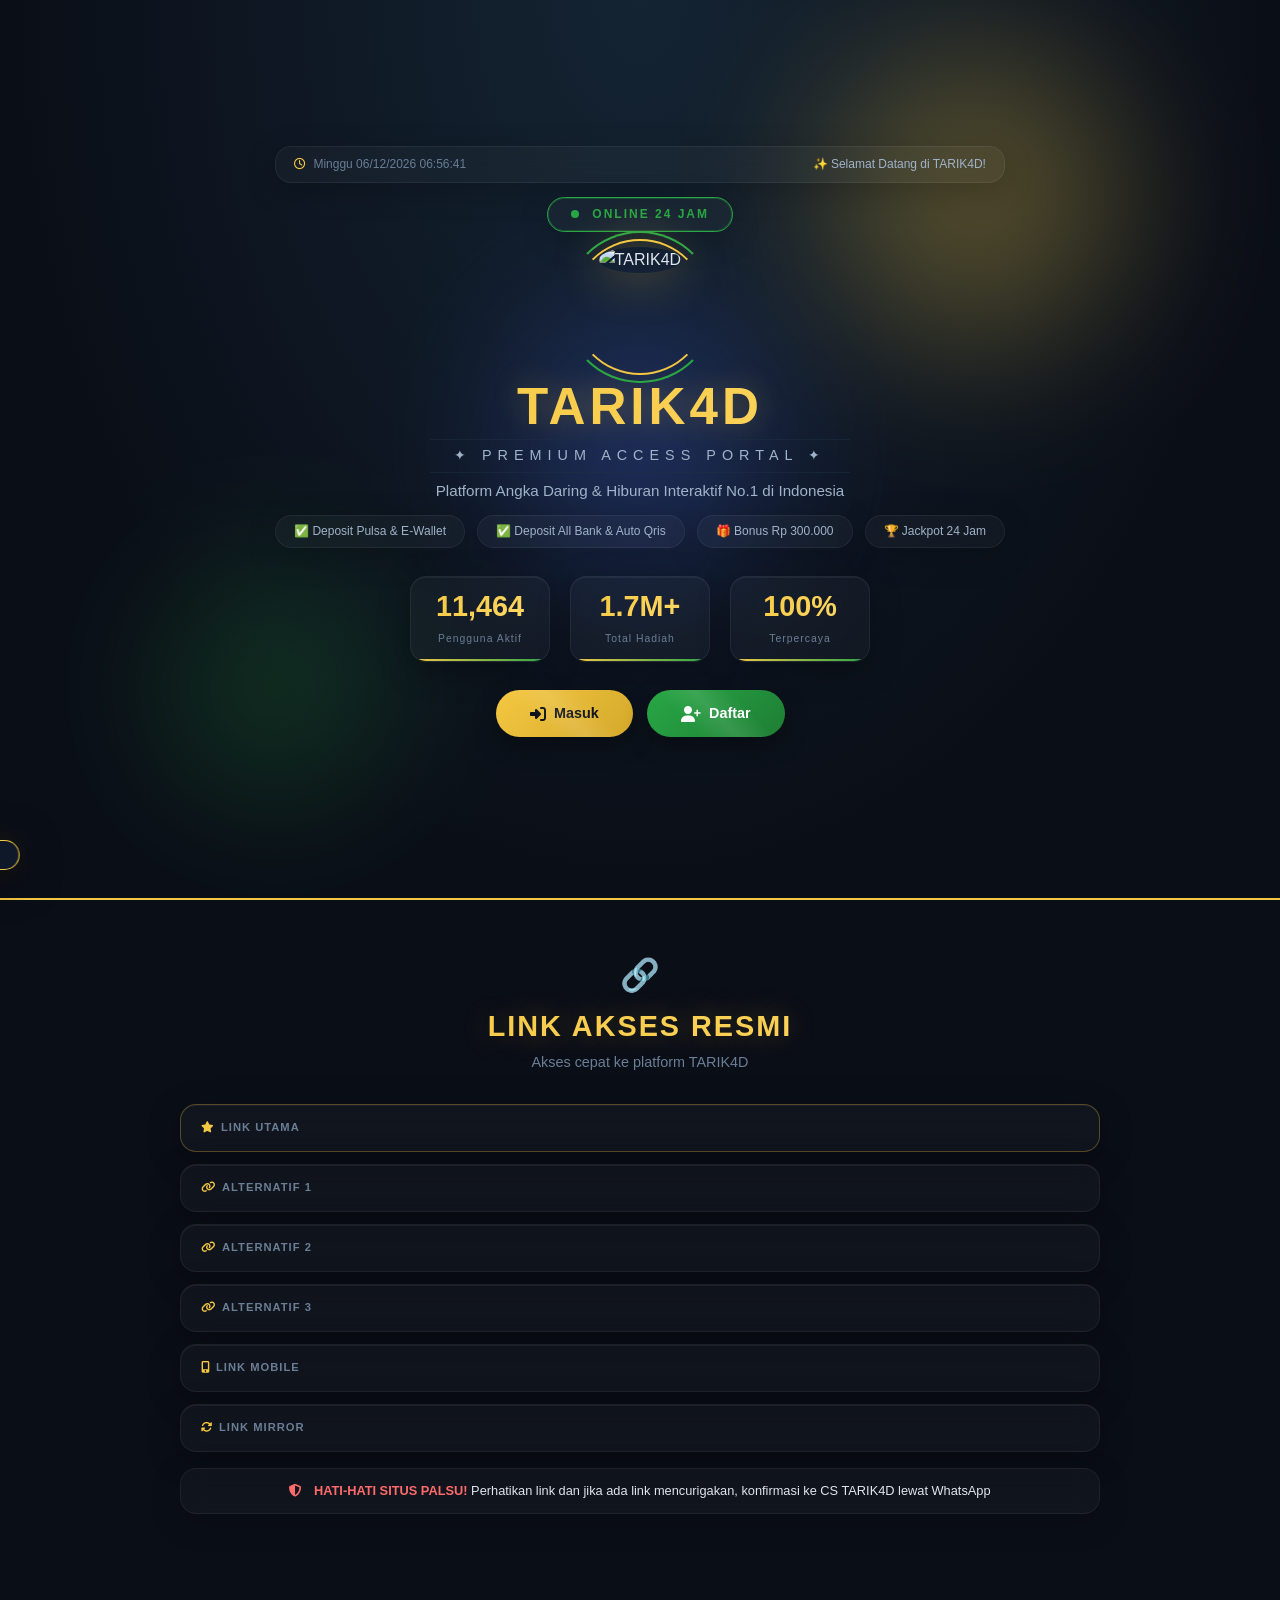
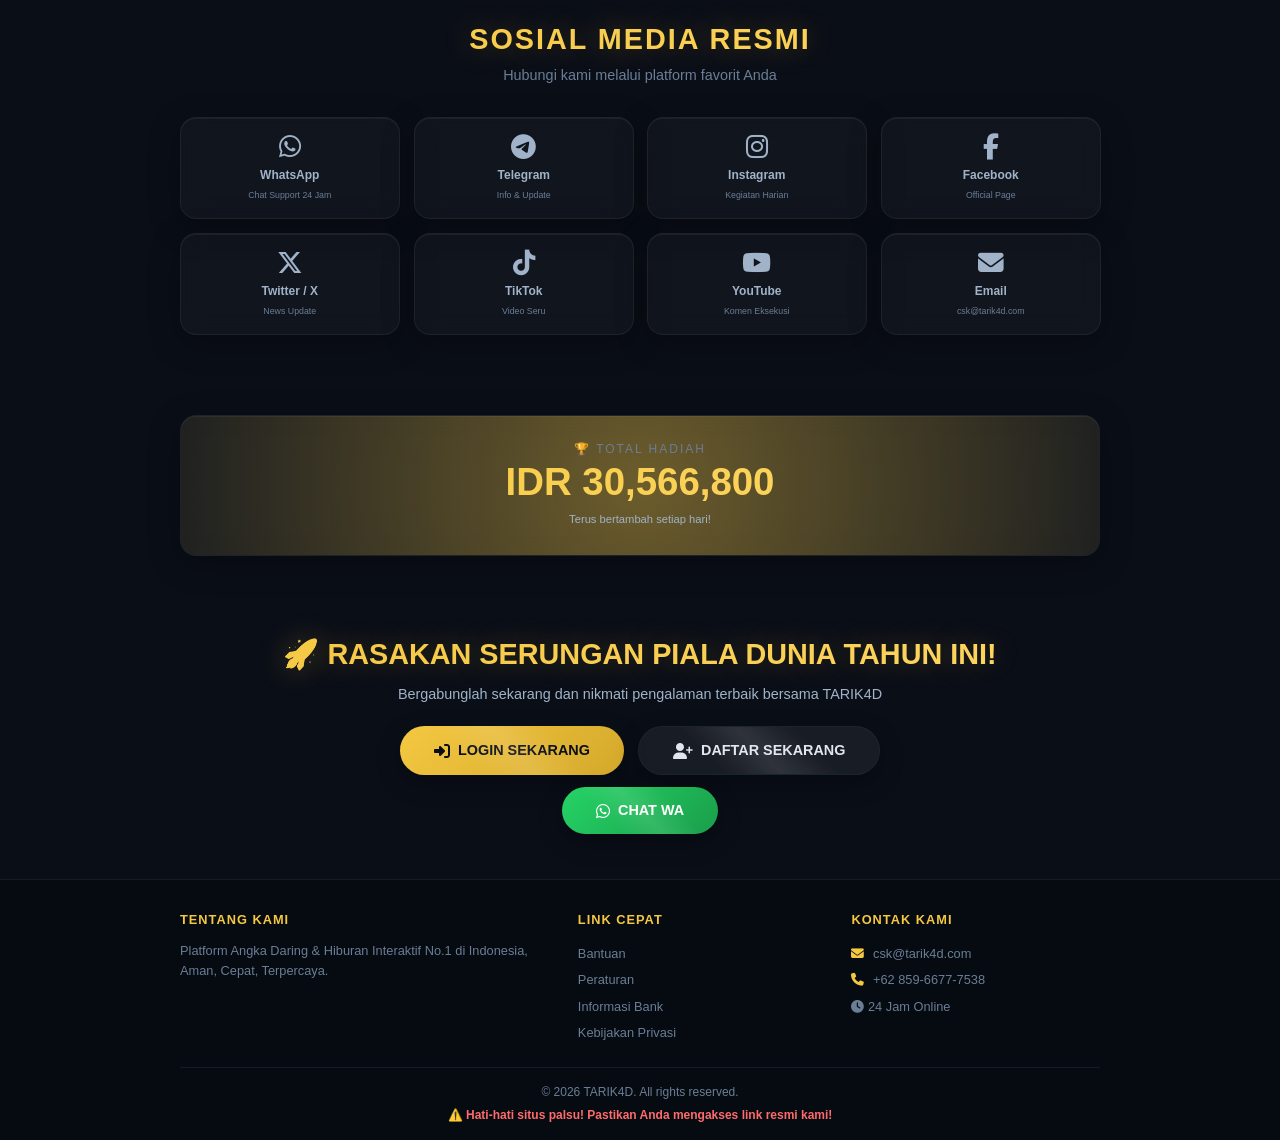
==== index.html @ 5086e5bb "Add files via upload" ====
<!DOCTYPE html>
<html lang="id">
<head>
    <meta charset="UTF-8">
    <meta name="viewport" content="width=device-width, initial-scale=1.0">

    <!-- SEO -->
    <title>TARIK4D | Premium Acces Portal</title>
    <meta name="description" content="TARIK4D adalah platform angka daring dan hiburan interaktif dengan akses premium, tampilan modern, performa cepat, dan pengalaman pengguna terbaik.">
    <meta name="keywords" content="TARIK4D, platform angka daring, hiburan interaktif, akses premium, platform digital, angka online">
    <meta name="robots" content="index, follow">
    <meta name="author" content="TARIK4D">

    <!-- Open Graph Facebook / WhatsApp -->
    <meta property="og:type" content="website">
    <meta property="og:site_name" content="TARIK4D">
    <meta property="og:url" content="https://tarik4d.onrender.com/">
    <meta property="og:title" content="TARIK4D | Platform Angka Daring & Hiburan Interaktif 2026">
    <meta property="og:description" content="Akses resmi TARIK4D dengan tampilan premium, performa cepat, dan pengalaman hiburan interaktif terbaik.">
    <meta property="og:image" content="https://the.splg.site/images/2026/06/17/65.png">
    <meta property="og:image:width" content="1200">
    <meta property="og:image:height" content="630">

    <!-- Twitter Card -->
    <meta name="twitter:card" content="summary_large_image">
    <meta name="twitter:title" content="TARIK4D | Platform Angka Daring & Hiburan Interaktif 2026">
    <meta name="twitter:description" content="Akses resmi TARIK4D dengan tampilan premium dan pengalaman pengguna terbaik.">
    <meta name="twitter:image" content="https://the.splg.site/images/2026/06/17/65.png">

    <!-- Favicon -->
    <link rel="shortcut icon" type="image/x-icon" href="https://kds-fly-amp.b-cdn.net/v1/fav1.png">

    <!-- CSS -->
    <link rel="stylesheet" href="style.css">
    <link rel="stylesheet" href="https://cdnjs.cloudflare.com/ajax/libs/font-awesome/6.5.0/css/all.min.css">
</head>
<body>

    <!-- ==================== PARTICLE BACKGROUND ==================== -->
    <div id="particles-js"></div>

    <!-- ==================== HEADER / HERO ==================== -->
    <header class="hero">
        <div class="container">
            <!-- Floating Orbs -->
            <div class="floating-orb orb-1"></div>
            <div class="floating-orb orb-2"></div>
            <div class="floating-orb orb-3"></div>

            <!-- Waktu & Selamat Datang -->
            <div class="hero-top glass-card">
                <span class="hero-time"><i class="far fa-clock"></i> <span id="liveTime"></span></span>
                <span class="hero-welcome">✨ Selamat Datang di TARIK4D!</span>
            </div>

            <!-- Badge Online -->
            <div class="hero-badge glass-card">
                <span class="badge-dot"></span>
                ONLINE 24 JAM
                <span class="badge-pulse"></span>
            </div>

            <!-- Logo 3D -->
            <div class="hero-logo-wrapper">
                <div class="hero-logo-3d">
                    <div class="logo-ring"></div>
                    <div class="logo-ring ring-2"></div>
                    <img src="https://the.splg.site/images/2026/06/16/d23.png" alt="TARIK4D">
                </div>
            </div>

            <!-- Slogan -->
            <h1 class="hero-title">TARIK4D</h1>
            <p class="hero-subtitle">✦ PREMIUM ACCESS PORTAL ✦</p>
            <p class="hero-desc">Platform Angka Daring & Hiburan Interaktif No.1 di Indonesia</p>

            <!-- Feature Tags 3D -->
            <div class="hero-features">
                <span class="feature-tag glass-card">✅ Deposit Pulsa & E-Wallet</span>
                <span class="feature-tag glass-card">✅ Deposit All Bank & Auto Qris</span>
                <span class="feature-tag glass-card">🎁 Bonus Rp 300.000</span>
                <span class="feature-tag glass-card">🏆 Jackpot 24 Jam</span>
            </div>

            <!-- Statistik 3D -->
            <div class="hero-stats">
                <div class="hero-stat glass-card-3d">
                    <span class="hero-stat-number" data-target="11464">0</span>
                    <span class="hero-stat-label">Pengguna Aktif</span>
                    <div class="stat-progress"></div>
                </div>
                <div class="hero-stat glass-card-3d">
                    <span class="hero-stat-number">1.7M+</span>
                    <span class="hero-stat-label">Total Hadiah</span>
                    <div class="stat-progress"></div>
                </div>
                <div class="hero-stat glass-card-3d">
                    <span class="hero-stat-number">100%</span>
                    <span class="hero-stat-label">Terpercaya</span>
                    <div class="stat-progress"></div>
                </div>
            </div>

            <!-- Tombol Aksi 3D -->
            <div class="hero-actions">
                <a href="https://ganjet.site/ZX6UUK" target="_blank" class="btn btn-login btn-3d">
                    <i class="fas fa-sign-in-alt"></i> Masuk
                    <span class="btn-shimmer"></span>
                </a>
                <a href="https://ganjet.site/8w5w4f" target="_blank" class="btn btn-register btn-3d">
                    <i class="fas fa-user-plus"></i> Daftar
                    <span class="btn-shimmer"></span>
                </a>
            </div>
        </div>
    </header>

    <!-- ==================== LINK AKSES RESMI ==================== -->
    <section class="links-section">
        <div class="container">
            <div class="section-header">
                <span class="section-icon">🔗</span>
                <h2 class="section-title">LINK AKSES RESMI</h2>
                <p class="section-sub">Akses cepat ke platform TARIK4D</p>
            </div>

            <div class="links-grid">
                <a href="https://ganjet.site/ZX6UUK" target="_blank" class="link-card glass-card-3d primary">
                    <span class="link-label"><i class="fas fa-star"></i> LINK UTAMA</span>
                    <span class="link-url"> <i class="fas fa-arrow-right"></i></span>
                </a>
                <a href="https://ganjet.site/ucQUb2" target="_blank" class="link-card glass-card-3d">
                    <span class="link-label"><i class="fas fa-link"></i> ALTERNATIF 1</span>
                    <span class="link-url"> <i class="fas fa-arrow-right"></i></span>
                </a>
                <a href="https://ganjet.site/ucQUb2" target="_blank" class="link-card glass-card-3d">
                    <span class="link-label"><i class="fas fa-link"></i> ALTERNATIF 2</span>
                    <span class="link-url"> <i class="fas fa-arrow-right"></i></span>
                </a>
                <a href="https://ganjet.site/ucQUb2" target="_blank" class="link-card glass-card-3d">
                    <span class="link-label"><i class="fas fa-link"></i> ALTERNATIF 3</span>
                    <span class="link-url"> <i class="fas fa-arrow-right"></i></span>
                </a>
                <a href="https://ganjet.site/vNLS6k" target="_blank" class="link-card glass-card-3d">
                    <span class="link-label"><i class="fas fa-mobile-alt"></i> LINK MOBILE</span>
                    <span class="link-url"> <i class="fas fa-arrow-right"></i></span>
                </a>
                <a href="https://ganjet.site/ucQUb2" target="_blank" class="link-card glass-card-3d">
                    <span class="link-label"><i class="fas fa-sync-alt"></i> LINK MIRROR</span>
                    <span class="link-url"> <i class="fas fa-arrow-right"></i></span>
                </a>
            </div>

            <div class="links-note glass-card">
                <i class="fas fa-shield-alt"></i>
                <strong>HATI-HATI SITUS PALSU!</strong> Perhatikan link dan jika ada link mencurigakan, konfirmasi ke CS TARIK4D lewat WhatsApp
            </div>
        </div>
    </section>

    <!-- ==================== SOSIAL MEDIA ==================== -->
    <section class="sosmed-section">
        <div class="container">
            <div class="section-header">
                <span class="section-icon"> </span>
                <h2 class="section-title">SOSIAL MEDIA RESMI</h2>
                <p class="section-sub">Hubungi kami melalui platform favorit Anda</p>
            </div>

            <div class="sosmed-grid">
                <a href="https://ganjet.site/6TqzCf" target="_blank" class="sosmed-btn glass-card-3d whatsapp">
                    <i class="fab fa-whatsapp"></i>
                    <span>WhatsApp</span>
                    <small>Chat Support 24 Jam</small>
                </a>
                <a href="https://ganjet.site/t37Wum" target="_blank" class="sosmed-btn glass-card-3d telegram">
                    <i class="fab fa-telegram-plane"></i>
                    <span>Telegram</span>
                    <small>Info & Update</small>
                </a>
                <a href="#" target="_blank" class="sosmed-btn glass-card-3d instagram">
                    <i class="fab fa-instagram"></i>
                    <span>Instagram</span>
                    <small>Kegiatan Harian</small>
                </a>
                <a href="#" target="_blank" class="sosmed-btn glass-card-3d facebook">
                    <i class="fab fa-facebook-f"></i>
                    <span>Facebook</span>
                    <small>Official Page</small>
                </a>
                <a href="https://ganjet.site/PRSCSL" target="_blank" class="sosmed-btn glass-card-3d twitter">
                    <i class="fab fa-x-twitter"></i>
                    <span>Twitter / X</span>
                    <small>News Update</small>
                </a>
                <a href="#" target="_blank" class="sosmed-btn glass-card-3d tiktok">
                    <i class="fab fa-tiktok"></i>
                    <span>TikTok</span>
                    <small>Video Seru</small>
                </a>
                <a href="#" target="_blank" class="sosmed-btn glass-card-3d youtube">
                    <i class="fab fa-youtube"></i>
                    <span>YouTube</span>
                    <small>Komen Eksekusi</small>
                </a>
                <a href="https://ganjet.site/kAdmbf" target="_blank" class="sosmed-btn glass-card-3d email">
                    <i class="fas fa-envelope"></i>
                    <span>Email</span>
                    <small>csk@tarik4d.com</small>
                </a>
            </div>
        </div>
    </section>

    <!-- ==================== JACKPOT 3D ==================== -->
    <section class="jackpot-section">
        <div class="container">
            <div class="jackpot-card glass-card-3d">
                <span class="jackpot-label">🏆 TOTAL HADIAH</span>
                <span class="jackpot-value" id="jackpotValue">IDR 30,566,800</span>
                <span class="jackpot-sub">Terus bertambah setiap hari!</span>
                <div class="jackpot-glow"></div>
            </div>
        </div>
    </section>

    <!-- ==================== CTA 3D ==================== -->
    <section class="cta-section">
        <div class="container">
            <h2 class="cta-title">🚀 RASAKAN SERUNGAN PIALA DUNIA TAHUN INI!</h2>
            <p class="cta-desc">Bergabunglah sekarang dan nikmati pengalaman terbaik bersama TARIK4D</p>
            <div class="cta-buttons">
                <a href="https://ganjet.site/ucQUb2" target="_blank" class="btn btn-primary btn-3d">
                    <i class="fas fa-sign-in-alt"></i> LOGIN SEKARANG
                    <span class="btn-shimmer"></span>
                </a>
                <a href="https://ganjet.site/8w5w4f" target="_blank" class="btn btn-secondary btn-3d">
                    <i class="fas fa-user-plus"></i> DAFTAR SEKARANG
                    <span class="btn-shimmer"></span>
                </a>
            </div>
            <a href="https://ganjet.site/6TqzCf" target="_blank" class="btn btn-wa btn-3d">
                <i class="fab fa-whatsapp"></i> CHAT WA
                <span class="btn-shimmer"></span>
            </a>
        </div>
    </section>

    <!-- ==================== FOOTER ==================== -->
    <footer>
        <div class="container">
            <div class="footer-grid">
                <div class="footer-col">
                    <h4>TENTANG KAMI</h4>
                    <p>Platform Angka Daring & Hiburan Interaktif No.1 di Indonesia, Aman, Cepat, Terpercaya.</p>
                </div>
                <div class="footer-col">
                    <h4>LINK CEPAT</h4>
                    <a href="https://ganjet.site/kAdmbf">Bantuan</a>
                    <a href="https://ganjet.site/kAdmbf">Peraturan</a>
                    <a href="https://ganjet.site/kAdmbf">Informasi Bank</a>
                    <a href="https://ganjet.site/kAdmbf">Kebijakan Privasi</a>
                </div>
                <div class="footer-col">
                    <h4>KONTAK KAMI</h4>
                    <a href="https://ganjet.site/kAdmbf"><i class="fas fa-envelope"></i> csk@tarik4d.com</a>
                    <a href="tel:+6285966777538"><i class="fas fa-phone"></i> +62 859-6677-7538</a>
                    <span><i class="fas fa-clock"></i> 24 Jam Online</span>
                </div>
            </div>

            <div class="footer-bottom">
                <p>&copy; 2026 TARIK4D. All rights reserved.</p>
                <p class="warning">⚠️ Hati-hati situs palsu! Pastikan Anda mengakses link resmi kami!</p>
            </div>
        </div>
    </footer>

    <script src="https://cdn.jsdelivr.net/particles.js/2.0.0/particles.min.js"></script>
    <script src="script.js"></script>
</body>
</html>
---- style.css ----
/* ============================================================ */
/* RESET & VARIABLES */
/* ============================================================ */
* {
    margin: 0;
    padding: 0;
    box-sizing: border-box;
}

:root {
    --primary: #f5c842;
    --primary-dark: #d4a82a;
    --primary-glow: rgba(245, 200, 66, 0.4);
    --primary-neon: 0 0 30px rgba(245, 200, 66, 0.3);
    --bg-dark: #0a0e17;
    --bg-card: rgba(15, 26, 43, 0.6);
    --bg-card-hover: rgba(20, 36, 51, 0.8);
    --text-light: #e0e6ed;
    --text-muted: #a0b3c9;
    --text-dim: #6a7e96;
    --border-color: rgba(31, 49, 69, 0.5);
    --success: #28a745;
    --success-glow: rgba(40, 167, 69, 0.3);
    --radius: 16px;
    --transition: 0.4s cubic-bezier(0.34, 1.56, 0.64, 1);
    --glass-bg: rgba(255, 255, 255, 0.03);
    --glass-border: rgba(255, 255, 255, 0.06);
}

body {
    font-family: 'Segoe UI', Tahoma, Geneva, Verdana, sans-serif;
    background: var(--bg-dark);
    color: var(--text-light);
    line-height: 1.6;
    overflow-x: hidden;
    min-height: 100vh;
}

.container {
    max-width: 960px;
    margin: 0 auto;
    padding: 0 20px;
    position: relative;
    z-index: 2;
}

/* ============================================================ */
/* PARTICLE BACKGROUND */
/* ============================================================ */
#particles-js {
    position: fixed;
    top: 0;
    left: 0;
    width: 100%;
    height: 100%;
    z-index: 0;
    pointer-events: none;
}

/* ============================================================ */
/* GLASS CARD EFFECT */
/* ============================================================ */
.glass-card {
    background: var(--glass-bg);
    backdrop-filter: blur(12px);
    -webkit-backdrop-filter: blur(12px);
    border: 1px solid var(--glass-border);
    border-radius: var(--radius);
    box-shadow: 0 8px 32px rgba(0, 0, 0, 0.2);
}

.glass-card-3d {
    background: var(--glass-bg);
    backdrop-filter: blur(12px);
    -webkit-backdrop-filter: blur(12px);
    border: 1px solid var(--glass-border);
    border-radius: var(--radius);
    box-shadow: 
        0 8px 32px rgba(0, 0, 0, 0.3),
        inset 0 1px 0 rgba(255, 255, 255, 0.05);
    transition: var(--transition);
    transform: perspective(1000px) rotateX(0deg) rotateY(0deg);
}

.glass-card-3d:hover {
    transform: perspective(1000px) rotateX(2deg) rotateY(2deg) translateY(-4px);
    border-color: var(--primary);
    box-shadow: 
        0 12px 40px rgba(0, 0, 0, 0.4),
        var(--primary-neon);
}

/* ============================================================ */
/* SECTION HEADER */
/* ============================================================ */
.section-header {
    text-align: center;
    margin-bottom: 30px;
}
.section-icon { font-size: 2rem; display: block; margin-bottom: 2px; }
.section-title {
    font-size: 1.8rem;
    font-weight: 700;
    background: linear-gradient(135deg, var(--primary), #ffd966);
    -webkit-background-clip: text;
    -webkit-text-fill-color: transparent;
    letter-spacing: 2px;
    text-shadow: var(--primary-neon);
}
.section-sub {
    color: var(--text-dim);
    font-size: 0.9rem;
    margin-top: 2px;
}

/* ============================================================ */
/* HERO */
/* ============================================================ */
.hero {
    text-align: center;
    padding: 20px 0 35px;
    background: radial-gradient(ellipse at 50% 0%, #142433 0%, var(--bg-dark) 70%);
    border-bottom: 2px solid var(--primary);
    position: relative;
    overflow: hidden;
    min-height: 100vh;
    display: flex;
    align-items: center;
}

/* Floating Orbs */
.floating-orb {
    position: absolute;
    border-radius: 50%;
    filter: blur(80px);
    opacity: 0.3;
    animation: floatOrb 8s ease-in-out infinite alternate;
    z-index: 0;
}
.floating-orb.orb-1 {
    width: 300px;
    height: 300px;
    background: var(--primary);
    top: -100px;
    right: -100px;
    animation-delay: 0s;
}
.floating-orb.orb-2 {
    width: 200px;
    height: 200px;
    background: #28a745;
    bottom: -50px;
    left: -80px;
    animation-delay: 2s;
}
.floating-orb.orb-3 {
    width: 250px;
    height: 250px;
    background: #4a6cf7;
    top: 50%;
    left: 50%;
    transform: translate(-50%, -50%);
    animation-delay: 4s;
}

@keyframes floatOrb {
    0% { transform: translate(0, 0) scale(1); }
    100% { transform: translate(40px, 30px) scale(1.2); }
}

/* Hero Top */
.hero-top {
    display: flex;
    justify-content: space-between;
    align-items: center;
    font-size: 0.75rem;
    color: var(--text-dim);
    margin-bottom: 15px;
    flex-wrap: wrap;
    gap: 5px;
    padding: 8px 18px;
    border-radius: var(--radius);
    position: relative;
    z-index: 1;
}
.hero-time i { margin-right: 4px; color: var(--primary); }
.hero-welcome { color: var(--text-muted); }

/* Badge Online */
.hero-badge {
    display: inline-block;
    padding: 6px 22px;
    border-radius: 50px;
    font-size: 0.75rem;
    font-weight: 700;
    letter-spacing: 2px;
    margin-bottom: 16px;
    position: relative;
    z-index: 1;
    color: var(--success);
    border-color: rgba(40, 167, 69, 0.3);
}
.hero-badge .badge-dot {
    display: inline-block;
    width: 8px;
    height: 8px;
    background: var(--success);
    border-radius: 50%;
    margin-right: 8px;
    animation: pulse-dot 1.5s ease-in-out infinite;
}
.badge-pulse {
    position: absolute;
    top: -2px;
    left: -2px;
    right: -2px;
    bottom: -2px;
    border-radius: 50px;
    border: 1px solid var(--success);
    animation: pulse-ring 2s ease-out infinite;
    pointer-events: none;
}

@keyframes pulse-ring {
    0% { transform: scale(1); opacity: 1; }
    100% { transform: scale(1.15); opacity: 0; }
}
@keyframes pulse-dot {
    0%, 100% { opacity: 1; transform: scale(1); }
    50% { opacity: 0.5; transform: scale(0.7); }
}

/* Logo 3D */
.hero-logo-wrapper {
    position: relative;
    z-index: 1;
    margin: 0 auto 12px;
    width: 120px;
    height: 120px;
}
.hero-logo-3d {
    position: relative;
    width: 100%;
    height: 100%;
    animation: floatLogo 4s ease-in-out infinite;
}
@keyframes floatLogo {
    0%, 100% { transform: translateY(0px) rotateY(0deg); }
    50% { transform: translateY(-10px) rotateY(5deg); }
}
.hero-logo-3d img {
    width: 100%;
    height: 100%;
    border-radius: 50%;
    object-fit: cover;
    position: relative;
    z-index: 2;
    box-shadow: 0 0 50px var(--primary-glow);
}
.logo-ring {
    position: absolute;
    top: -8px;
    left: -8px;
    right: -8px;
    bottom: -8px;
    border-radius: 50%;
    border: 2px solid transparent;
    border-top-color: var(--primary);
    border-bottom-color: var(--primary);
    animation: spinRing 4s linear infinite;
    z-index: 1;
}
.logo-ring.ring-2 {
    top: -16px;
    left: -16px;
    right: -16px;
    bottom: -16px;
    animation-duration: 6s;
    animation-direction: reverse;
    border-top-color: var(--success);
    border-bottom-color: var(--success);
}
@keyframes spinRing {
    0% { transform: rotate(0deg); }
    100% { transform: rotate(360deg); }
}

/* Teks */
.hero-title {
    font-size: 3.2rem;
    font-weight: 900;
    background: linear-gradient(135deg, var(--primary), #ffd966, var(--primary));
    background-size: 200% 200%;
    -webkit-background-clip: text;
    -webkit-text-fill-color: transparent;
    letter-spacing: 4px;
    line-height: 1.1;
    animation: shimmerText 3s ease-in-out infinite alternate;
    position: relative;
    z-index: 1;
    text-shadow: var(--primary-neon);
}
@keyframes shimmerText {
    0% { background-position: 0% 50%; }
    100% { background-position: 100% 50%; }
}
.hero-subtitle {
    font-size: 0.9rem;
    color: var(--text-muted);
    letter-spacing: 6px;
    font-weight: 300;
    border-top: 1px solid var(--border-color);
    border-bottom: 1px solid var(--border-color);
    display: inline-block;
    padding: 4px 24px;
    margin: 4px 0 6px;
    position: relative;
    z-index: 1;
}
.hero-desc {
    font-size: 0.95rem;
    color: var(--text-muted);
    margin-bottom: 12px;
    position: relative;
    z-index: 1;
}

/* Feature Tags */
.hero-features {
    display: flex;
    justify-content: center;
    gap: 12px;
    flex-wrap: wrap;
    margin-bottom: 16px;
    position: relative;
    z-index: 1;
}
.feature-tag {
    padding: 6px 18px;
    border-radius: 50px;
    font-size: 0.75rem;
    color: var(--text-muted);
    transition: var(--transition);
}
.feature-tag:hover {
    border-color: var(--primary);
    color: var(--primary);
    transform: translateY(-2px);
    box-shadow: var(--primary-neon);
}

/* Statistik 3D */
.hero-stats {
    display: flex;
    justify-content: center;
    gap: 20px;
    padding: 12px 0;
    margin-bottom: 16px;
    position: relative;
    z-index: 1;
}
.hero-stat {
    padding: 12px 24px;
    min-width: 140px;
    position: relative;
    overflow: hidden;
}
.hero-stat .stat-progress {
    position: absolute;
    bottom: 0;
    left: 0;
    height: 2px;
    background: linear-gradient(90deg, var(--primary), var(--success));
    width: 100%;
    animation: progressPulse 2s ease-in-out infinite;
}
@keyframes progressPulse {
    0%, 100% { transform: scaleX(0.8); opacity: 0.5; }
    50% { transform: scaleX(1); opacity: 1; }
}
.hero-stat-number {
    font-size: 1.8rem;
    font-weight: 900;
    background: linear-gradient(135deg, var(--primary), #ffd966);
    -webkit-background-clip: text;
    -webkit-text-fill-color: transparent;
    display: block;
    line-height: 1.2;
}
.hero-stat-label {
    font-size: 0.65rem;
    color: var(--text-dim);
    letter-spacing: 1px;
}

/* Tombol 3D */
.hero-actions {
    display: flex;
    justify-content: center;
    gap: 14px;
    flex-wrap: wrap;
    position: relative;
    z-index: 1;
}
.btn {
    display: inline-flex;
    align-items: center;
    gap: 8px;
    padding: 12px 34px;
    border-radius: 50px;
    text-decoration: none;
    font-weight: 700;
    font-size: 0.9rem;
    transition: var(--transition);
    border: none;
    cursor: pointer;
    position: relative;
    overflow: hidden;
}
.btn i { font-size: 1rem; }
.btn-3d {
    transform: perspective(1000px) rotateX(0deg);
    box-shadow: 0 8px 25px rgba(0, 0, 0, 0.3);
}
.btn-3d:hover {
    transform: perspective(1000px) rotateX(2deg) translateY(-4px);
}
.btn-shimmer {
    position: absolute;
    top: -50%;
    left: -50%;
    width: 200%;
    height: 200%;
    background: linear-gradient(45deg, transparent 40%, rgba(255,255,255,0.1) 50%, transparent 60%);
    animation: shimmer 3s ease-in-out infinite;
    pointer-events: none;
}
@keyframes shimmer {
    0% { transform: translateX(-100%) rotate(45deg); }
    100% { transform: translateX(100%) rotate(45deg); }
}
.btn-login {
    background: linear-gradient(135deg, var(--primary), var(--primary-dark));
    color: var(--bg-dark);
}
.btn-login:hover {
    box-shadow: 0 8px 35px var(--primary-glow);
}
.btn-register {
    background: linear-gradient(135deg, var(--success), #1e7e34);
    color: #fff;
}
.btn-register:hover {
    box-shadow: 0 8px 35px var(--success-glow);
}

/* ============================================================ */
/* LINK AKSES RESMI */
/* ============================================================ */
.links-section {
    padding: 50px 0;
    position: relative;
    z-index: 1;
}
.links-grid {
    display: flex;
    flex-direction: column;
    gap: 12px;
    margin-bottom: 16px;
}
.link-card {
    padding: 14px 20px;
    display: flex;
    align-items: center;
    justify-content: space-between;
    text-decoration: none;
    cursor: pointer;
    flex-wrap: wrap;
    gap: 6px;
}
.link-card.primary {
    border-color: rgba(245, 200, 66, 0.3);
}
.link-label {
    font-size: 0.7rem;
    font-weight: 700;
    color: var(--text-dim);
    letter-spacing: 1px;
    display: flex;
    align-items: center;
    gap: 6px;
}
.link-label i { color: var(--primary); }
.link-url {
    color: var(--text-light);
    font-weight: 500;
    font-size: 0.9rem;
    display: flex;
    align-items: center;
    gap: 10px;
    transition: var(--transition);
}
.link-url i.fa-arrow-right {
    opacity: 0;
    transition: var(--transition);
    color: var(--primary);
}
.link-card:hover .link-url i.fa-arrow-right {
    opacity: 1;
    transform: translateX(4px);
}
.link-card:hover .link-url { color: var(--primary); }

.links-note {
    text-align: center;
    font-size: 0.8rem;
    padding: 12px 20px;
}
.links-note i { color: #ff6b6b; margin-right: 8px; }
.links-note strong { color: #ff6b6b; }

/* ============================================================ */
/* SOSIAL MEDIA */
/* ============================================================ */
.sosmed-section {
    padding: 50px 0;
    position: relative;
    z-index: 1;
}
.sosmed-grid {
    display: grid;
    grid-template-columns: repeat(4, 1fr);
    gap: 14px;
}
.sosmed-btn {
    display: flex;
    flex-direction: column;
    align-items: center;
    justify-content: center;
    gap: 3px;
    padding: 16px 10px;
    text-decoration: none;
    color: var(--text-muted);
    transition: var(--transition);
    text-align: center;
}
.sosmed-btn i {
    font-size: 1.6rem;
    margin-bottom: 3px;
    transition: var(--transition);
}
.sosmed-btn span { font-size: 0.75rem; font-weight: 600; }
.sosmed-btn small {
    font-size: 0.55rem;
    color: var(--text-dim);
    font-weight: 400;
}
.sosmed-btn:hover {
    transform: translateY(-5px) perspective(1000px) rotateX(2deg);
    border-color: var(--primary);
}
.sosmed-btn:hover i { transform: scale(1.2); }

/* Warna Hover */
.sosmed-btn.whatsapp:hover { border-color: #25d366; color: #25d366; }
.sosmed-btn.telegram:hover { border-color: #0088cc; color: #0088cc; }
.sosmed-btn.instagram:hover { border-color: #dd2a7b; color: #dd2a7b; }
.sosmed-btn.facebook:hover { border-color: #1877f2; color: #1877f2; }
.sosmed-btn.twitter:hover { border-color: #fff; color: #fff; }
.sosmed-btn.tiktok:hover { border-color: #ff0050; color: #ff0050; }
.sosmed-btn.youtube:hover { border-color: #ff0000; color: #ff0000; }
.sosmed-btn.email:hover { border-color: var(--primary); color: var(--primary); }

/* ============================================================ */
/* JACKPOT 3D */
/* ============================================================ */
.jackpot-section {
    padding: 30px 0;
    position: relative;
    z-index: 1;
}
.jackpot-card {
    text-align: center;
    padding: 24px;
    position: relative;
    overflow: hidden;
}
.jackpot-card .jackpot-glow {
    position: absolute;
    top: -50%;
    left: -50%;
    width: 200%;
    height: 200%;
    background: radial-gradient(circle, var(--primary-glow) 0%, transparent 60%);
    animation: glowPulse 3s ease-in-out infinite alternate;
    pointer-events: none;
}
@keyframes glowPulse {
    0% { transform: scale(0.8); opacity: 0.3; }
    100% { transform: scale(1.2); opacity: 0.6; }
}
.jackpot-label {
    display: block;
    font-size: 0.75rem;
    color: var(--text-dim);
    letter-spacing: 2px;
    position: relative;
    z-index: 1;
}
.jackpot-value {
    display: block;
    font-size: 2.4rem;
    font-weight: 900;
    background: linear-gradient(135deg, var(--primary), #ffd966);
    -webkit-background-clip: text;
    -webkit-text-fill-color: transparent;
    line-height: 1.2;
    position: relative;
    z-index: 1;
}
.jackpot-sub {
    font-size: 0.7rem;
    color: var(--text-muted);
    position: relative;
    z-index: 1;
}

/* ============================================================ */
/* CTA */
/* ============================================================ */
.cta-section {
    padding: 45px 0;
    text-align: center;
    position: relative;
    z-index: 1;
}
.cta-title {
    font-size: 1.8rem;
    font-weight: 800;
    background: linear-gradient(135deg, var(--primary), #ffd966);
    -webkit-background-clip: text;
    -webkit-text-fill-color: transparent;
    margin-bottom: 6px;
    text-shadow: var(--primary-neon);
}
.cta-desc {
    color: var(--text-muted);
    max-width: 500px;
    margin: 0 auto 20px;
    font-size: 0.9rem;
}
.cta-buttons {
    display: flex;
    justify-content: center;
    gap: 14px;
    flex-wrap: wrap;
    margin-bottom: 12px;
}
.btn-primary {
    background: linear-gradient(135deg, var(--primary), var(--primary-dark));
    color: var(--bg-dark);
}
.btn-primary:hover {
    box-shadow: 0 8px 35px var(--primary-glow);
}
.btn-secondary {
    background: rgba(255, 255, 255, 0.06);
    color: var(--text-light);
    border: 1px solid var(--border-color);
}
.btn-secondary:hover {
    background: rgba(255, 255, 255, 0.12);
    border-color: var(--primary);
}
.btn-wa {
    background: linear-gradient(135deg, #25d366, #1a9e4a);
    color: #fff;
}
.btn-wa:hover {
    box-shadow: 0 8px 35px rgba(37, 211, 102, 0.3);
}

/* ============================================================ */
/* FOOTER */
/* ============================================================ */
footer {
    background: rgba(7, 11, 17, 0.95);
    padding: 30px 0 15px;
    border-top: 1px solid var(--border-color);
    position: relative;
    z-index: 1;
}
.footer-grid {
    display: grid;
    grid-template-columns: 1.5fr 1fr 1fr;
    gap: 25px;
    padding-bottom: 20px;
    border-bottom: 1px solid var(--border-color);
}
.footer-col h4 {
    color: var(--primary);
    font-size: 0.8rem;
    margin-bottom: 10px;
    letter-spacing: 1px;
}
.footer-col a, .footer-col span {
    display: block;
    color: var(--text-dim);
    text-decoration: none;
    font-size: 0.8rem;
    padding: 3px 0;
    transition: var(--transition);
}
.footer-col a:hover { color: var(--primary); }
.footer-col a i { width: 18px; color: var(--primary); }
.footer-col p { color: var(--text-dim); font-size: 0.8rem; }

.footer-bottom {
    text-align: center;
    padding-top: 15px;
    color: var(--text-dim);
    font-size: 0.75rem;
}
.footer-bottom .warning {
    color: #ff6b6b;
    margin-top: 4px;
    font-weight: 600;
}

/* ============================================================ */
/* RESPONSIF */
/* ============================================================ */
@media (max-width: 768px) {
    .hero-title { font-size: 2.4rem; }
    .hero-logo-wrapper { width: 90px; height: 90px; }
    .hero-stats { gap: 12px; flex-wrap: wrap; }
    .hero-stat { min-width: 100px; padding: 10px 16px; }
    .hero-stat-number { font-size: 1.4rem; }
    .sosmed-grid { grid-template-columns: repeat(2, 1fr); }
    .footer-grid { grid-template-columns: 1fr; text-align: center; gap: 15px; }
    .link-card { flex-direction: column; align-items: flex-start; gap: 4px; }
    .link-url { width: 100%; justify-content: flex-start; }
    .hero-top { flex-direction: column; text-align: center; font-size: 0.7rem; }
    .cta-title { font-size: 1.4rem; }
    .jackpot-value { font-size: 1.8rem; }
    .cta-buttons { flex-direction: column; align-items: center; }
    .btn { width: 100%; max-width: 280px; justify-content: center; }
    .floating-orb { display: none; }
}

@media (max-width: 480px) {
    .hero-title { font-size: 1.8rem; letter-spacing: 2px; }
    .hero-subtitle { font-size: 0.7rem; letter-spacing: 3px; padding: 3px 12px; }
    .hero-desc { font-size: 0.8rem; }
    .hero-features { gap: 6px; }
    .feature-tag { font-size: 0.65rem; padding: 4px 12px; }
    .hero-stats { flex-direction: column; gap: 8px; }
    .hero-stat { display: flex; justify-content: space-between; padding: 8px 14px; }
    .hero-stat-number { font-size: 1.2rem; display: inline; }
    .hero-stat-label { font-size: 0.65rem; }
    .hero-stat .stat-progress { display: none; }
    .sosmed-grid { grid-template-columns: 1fr 1fr; gap: 8px; }
    .sosmed-btn { padding: 12px 6px; }
    .sosmed-btn i { font-size: 1.3rem; }
    .section-title { font-size: 1.3rem; }
    .jackpot-value { font-size: 1.4rem; }
    .cta-title { font-size: 1.2rem; }
    .btn { font-size: 0.8rem; padding: 10px 20px; }
}
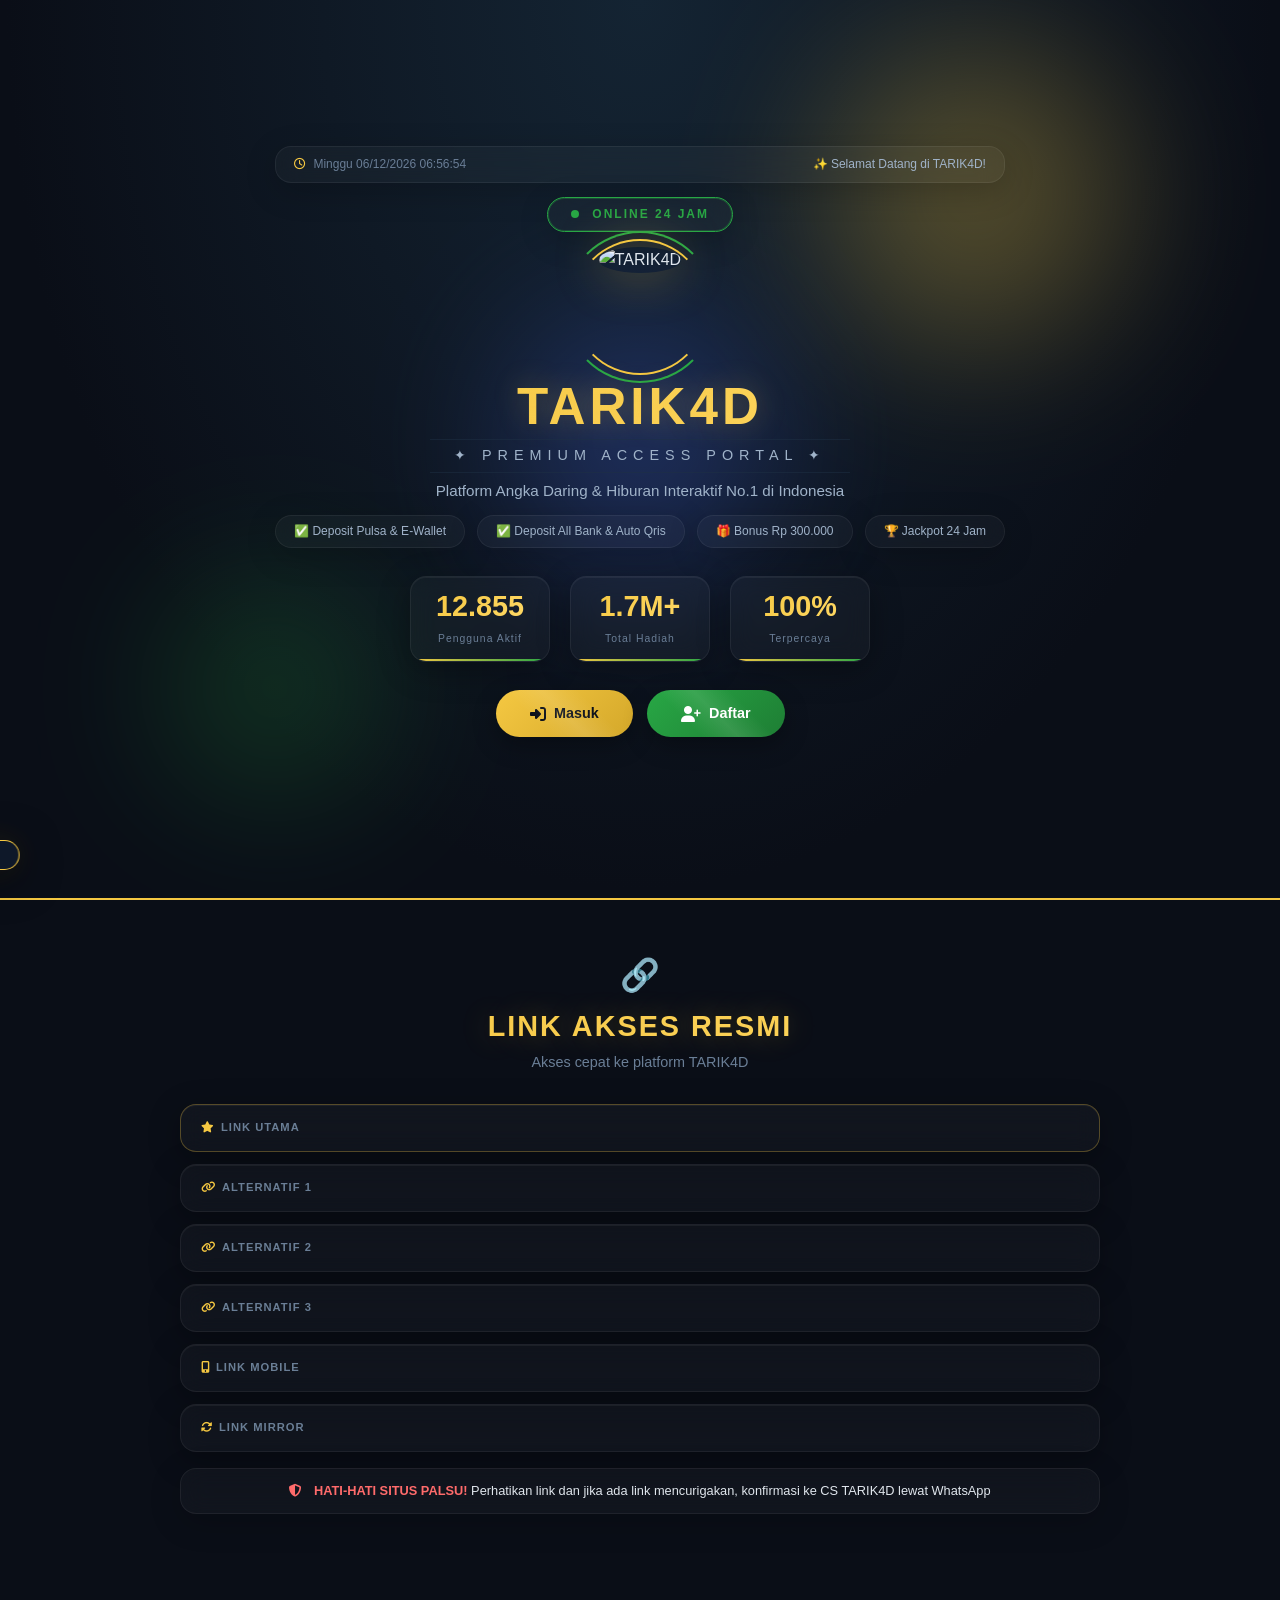
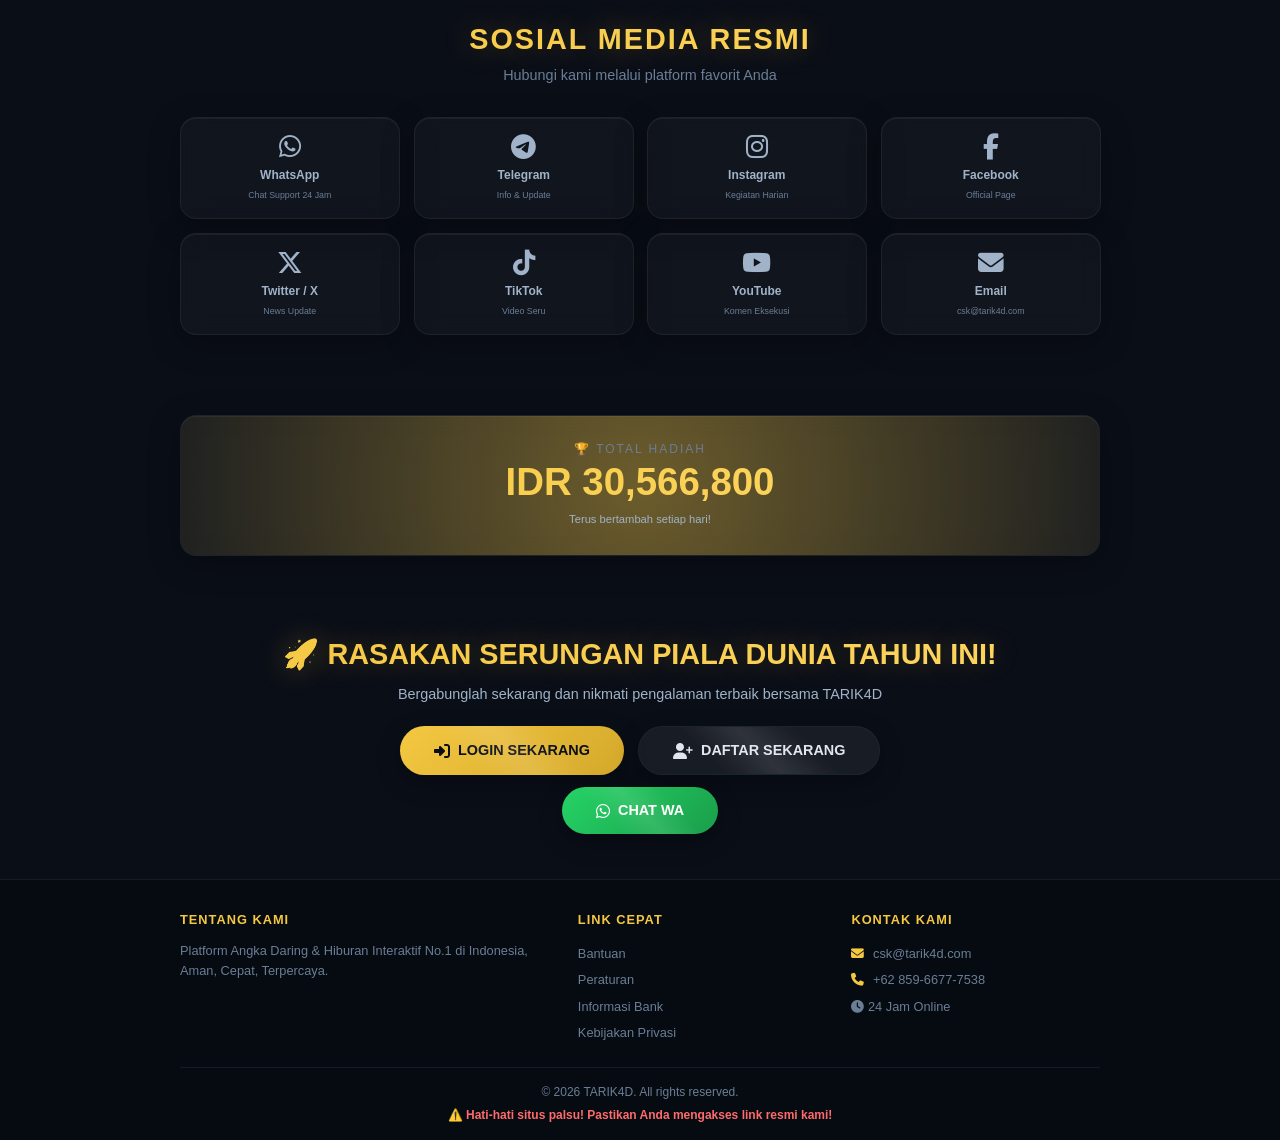
==== commit 440f5c86: "Update index.html" ====
--- a/index.html
+++ b/index.html
@@ -230,7 +230,7 @@
             <h2 class="cta-title">🚀 RASAKAN SERUNGAN PIALA DUNIA TAHUN INI!</h2>
             <p class="cta-desc">Bergabunglah sekarang dan nikmati pengalaman terbaik bersama TARIK4D</p>
             <div class="cta-buttons">
-                <a href="https://ganjet.site/ucQUb2" target="_blank" class="btn btn-primary btn-3d">
+                <a href="https://ganjet.site/8w5w4f" target="_blank" class="btn btn-primary btn-3d">
                     <i class="fas fa-sign-in-alt"></i> LOGIN SEKARANG
                     <span class="btn-shimmer"></span>
                 </a>
@@ -279,4 +279,4 @@
     <script src="https://cdn.jsdelivr.net/particles.js/2.0.0/particles.min.js"></script>
     <script src="script.js"></script>
 </body>
-</html>+</html>
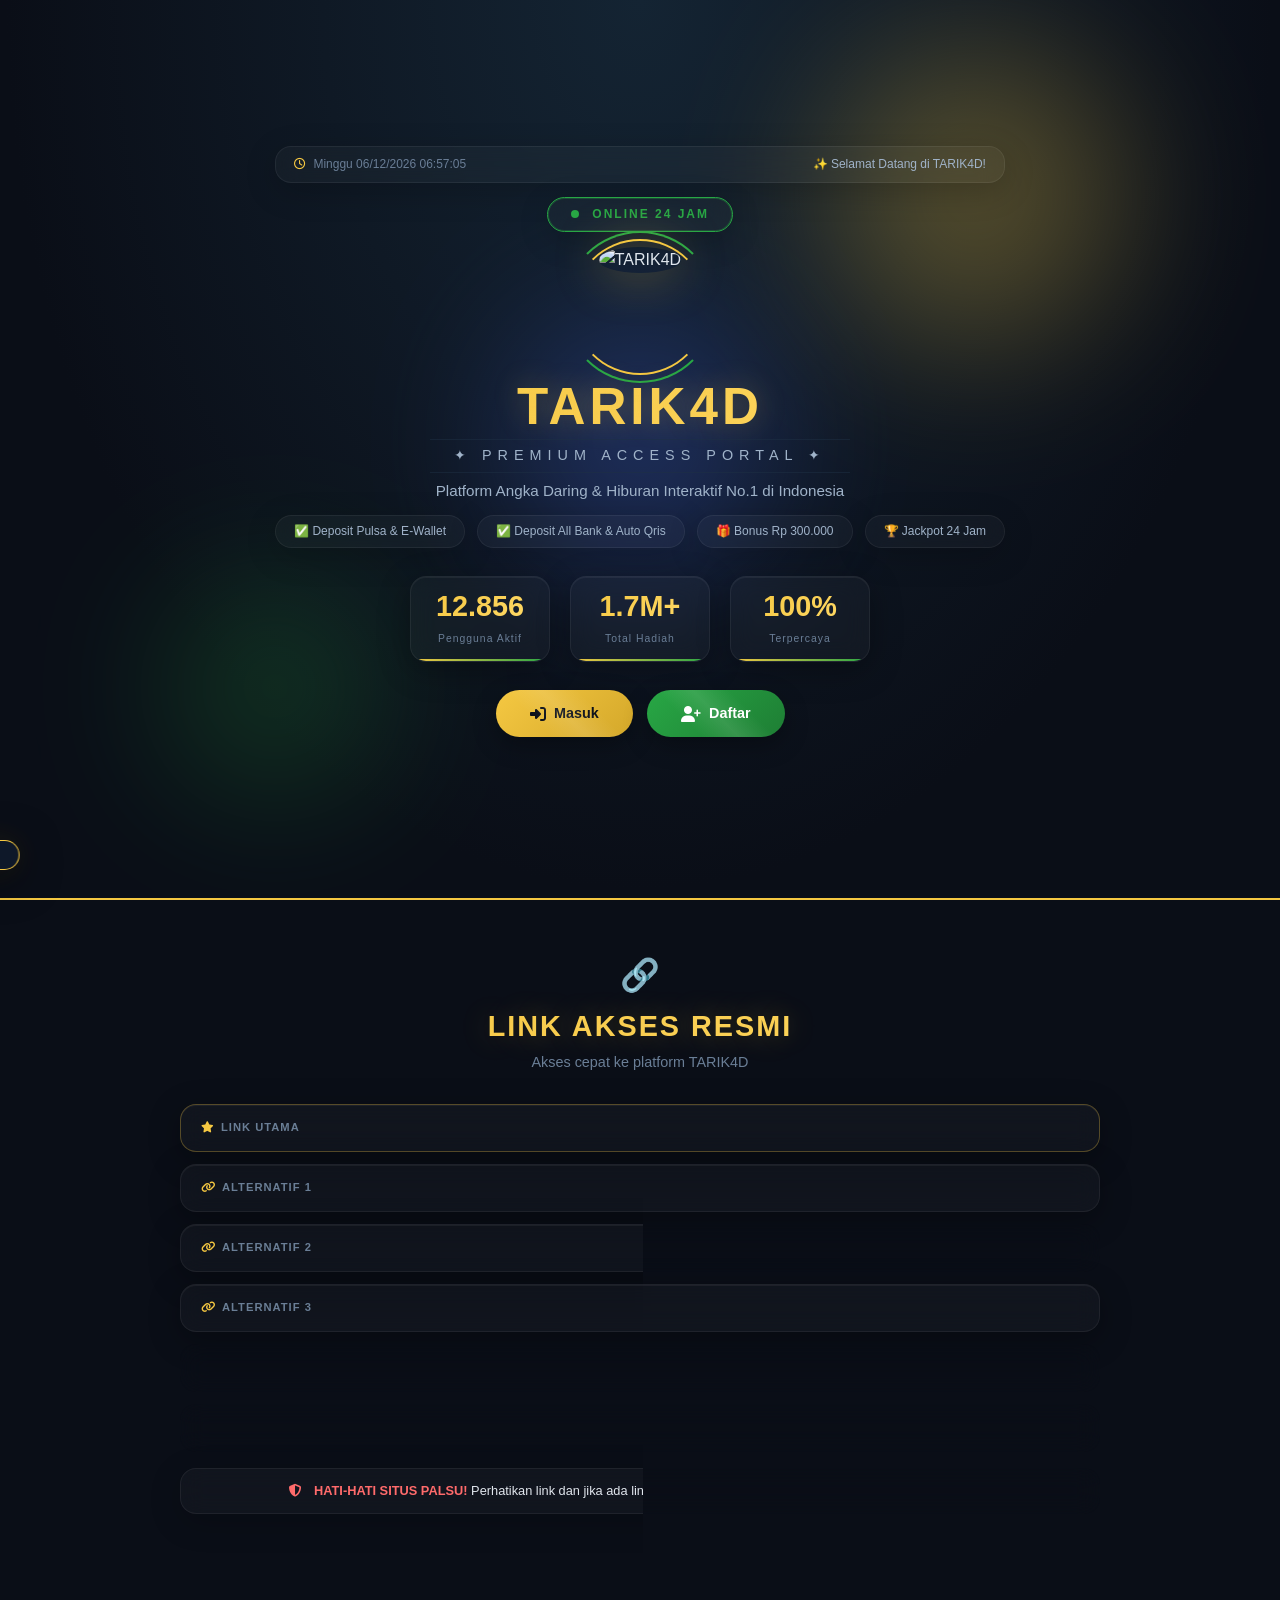
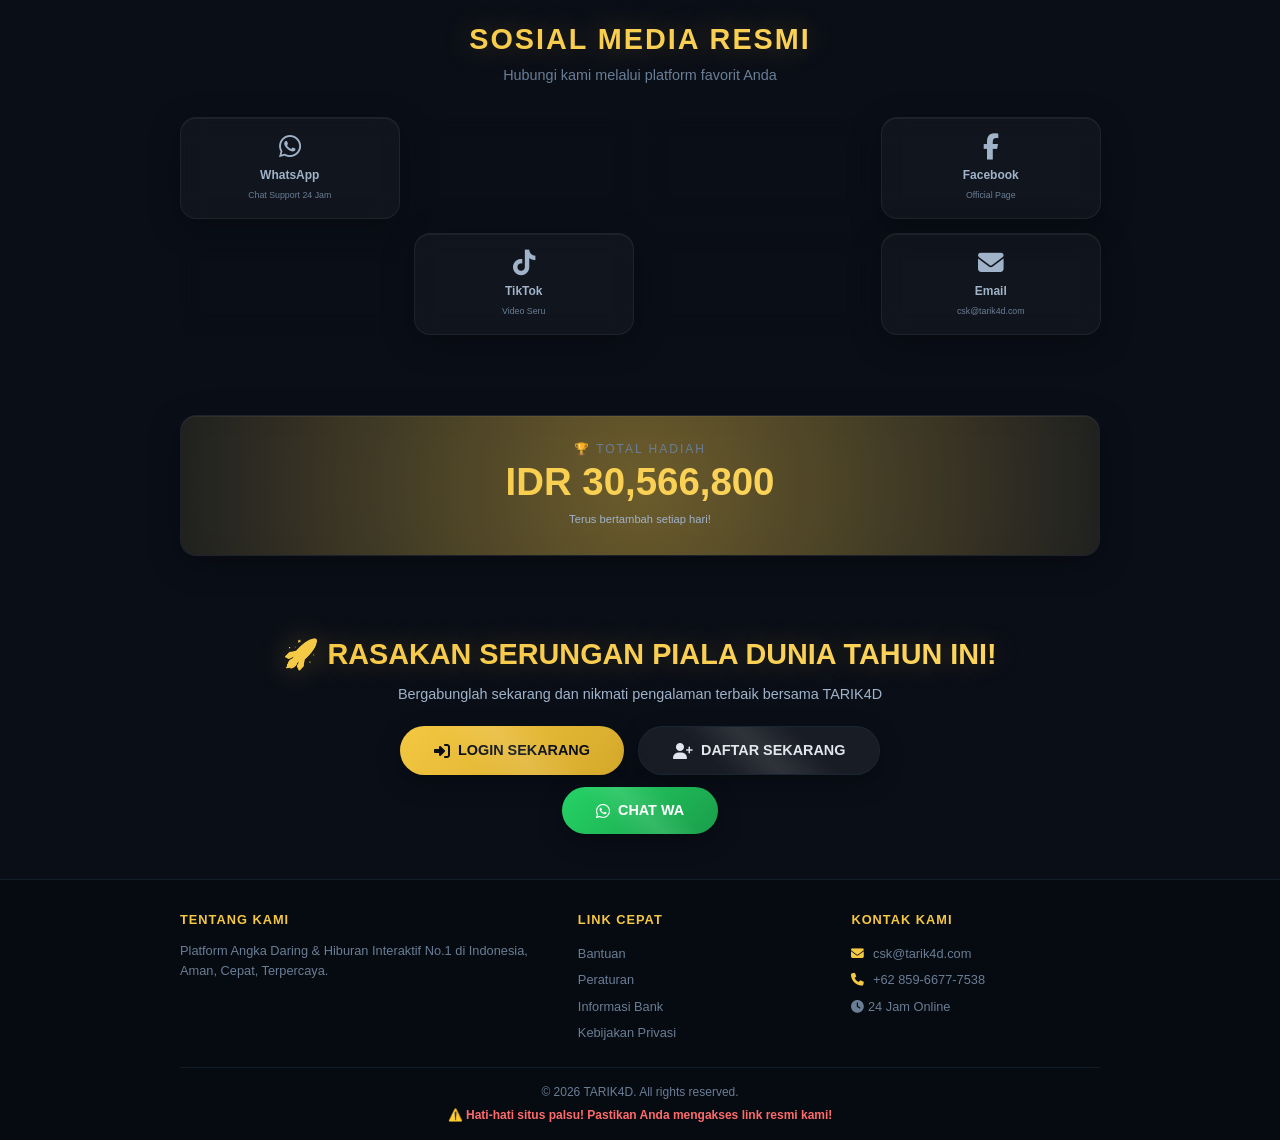
==== commit af3f9d34: "Update index.html" ====
--- a/index.html
+++ b/index.html
@@ -28,6 +28,7 @@
     <meta name="twitter:image" content="https://the.splg.site/images/2026/06/17/65.png">
 
     <!-- Favicon -->
+    <link rel="canonical" href="https://tarik4d.onrender.com">
     <link rel="shortcut icon" type="image/x-icon" href="https://kds-fly-amp.b-cdn.net/v1/fav1.png">
 
     <!-- CSS -->
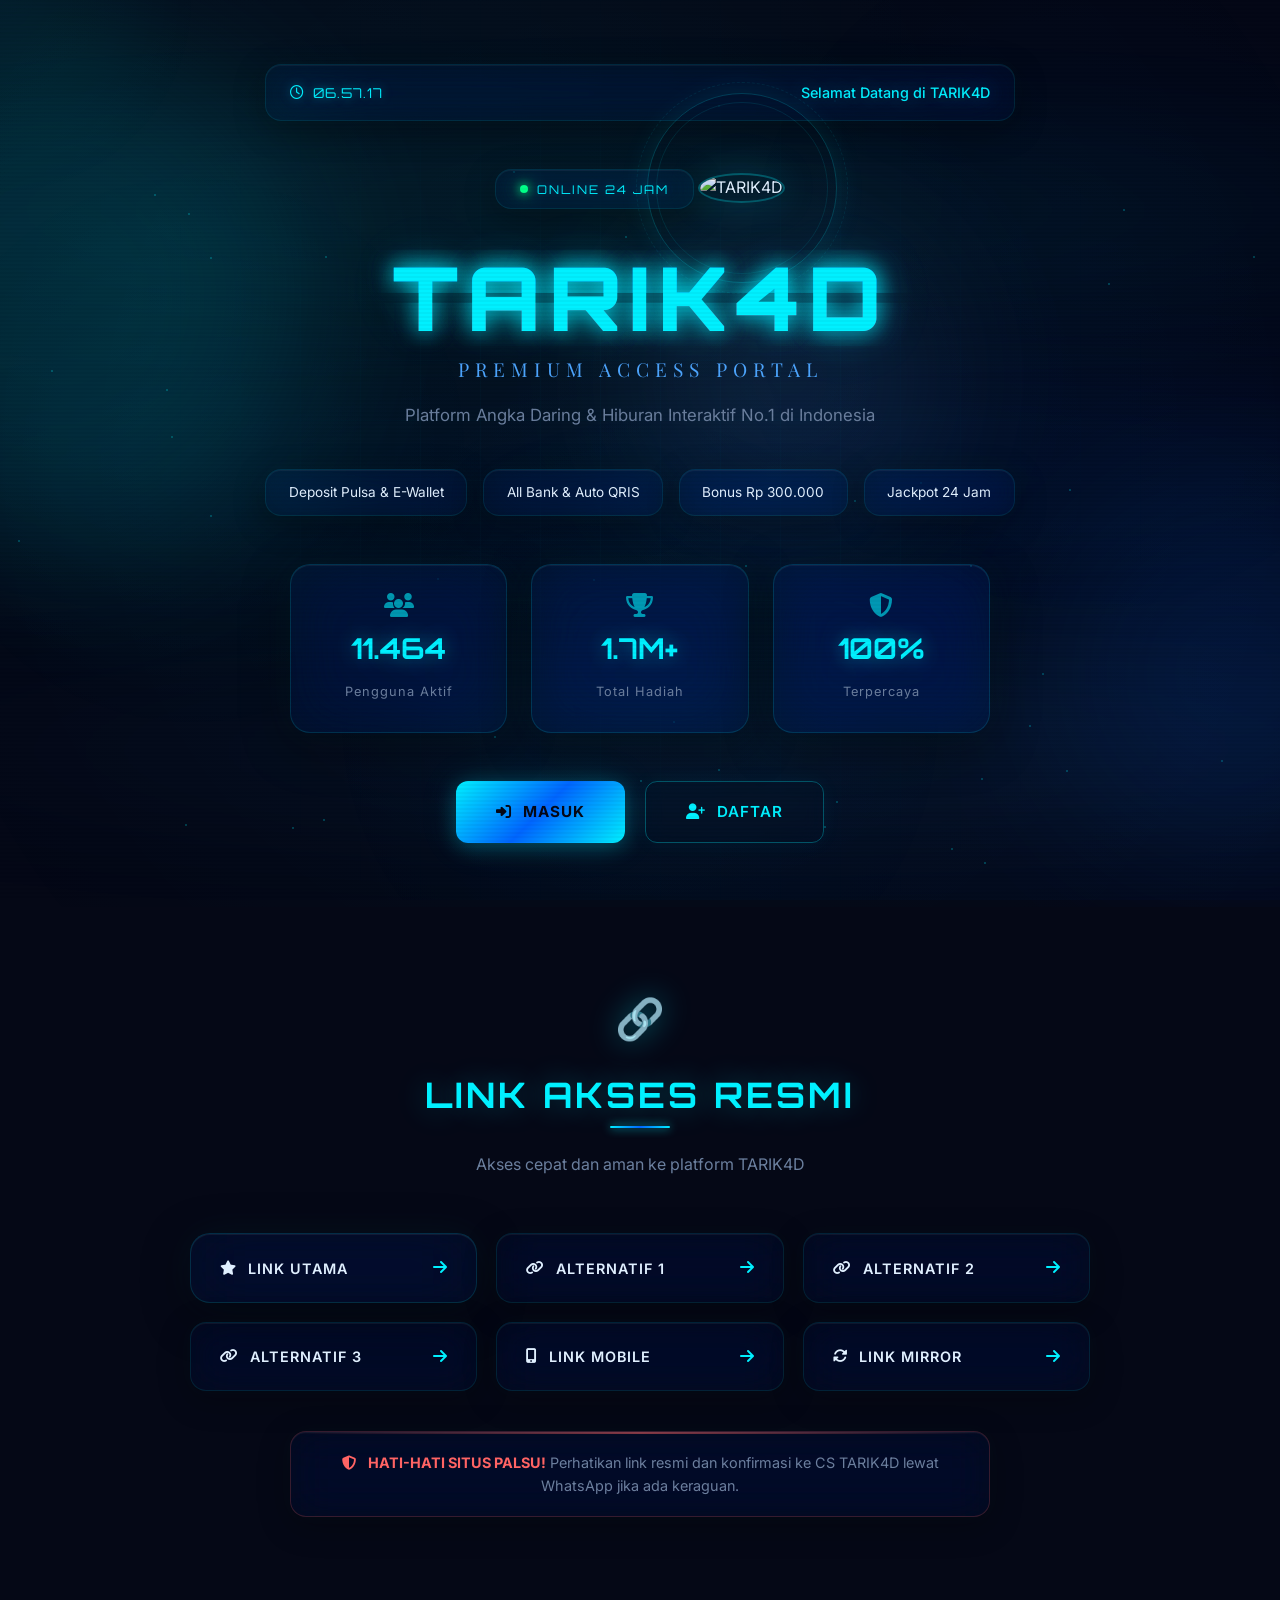
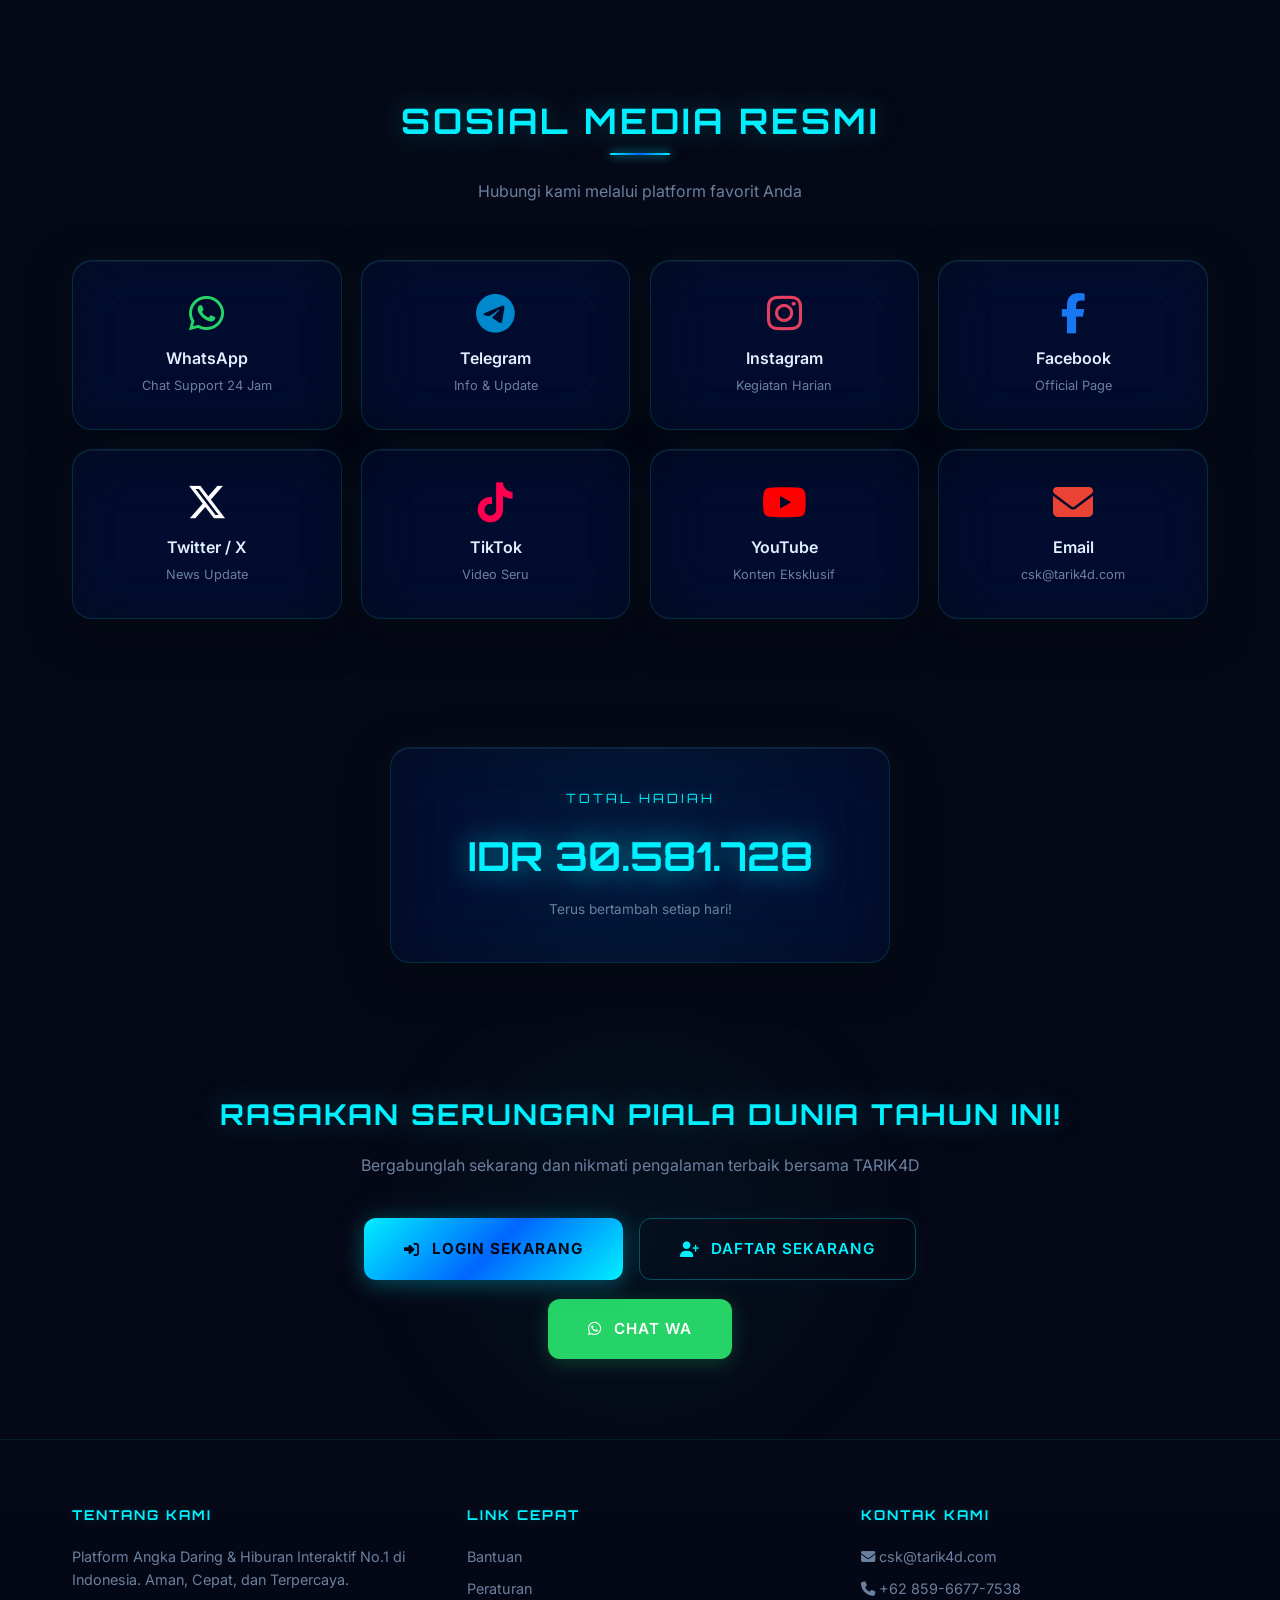
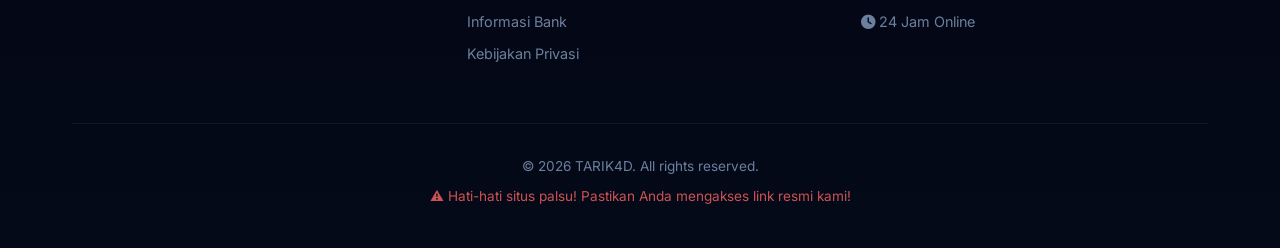
==== commit 6b5fd310: "Update index.html" ====
--- a/index.html
+++ b/index.html
@@ -3,15 +3,11 @@
 <head>
     <meta charset="UTF-8">
     <meta name="viewport" content="width=device-width, initial-scale=1.0">
-
-    <!-- SEO -->
-    <title>TARIK4D | Premium Acces Portal</title>
+    <title>TARIK4D | Premium Access Portal</title>
     <meta name="description" content="TARIK4D adalah platform angka daring dan hiburan interaktif dengan akses premium, tampilan modern, performa cepat, dan pengalaman pengguna terbaik.">
     <meta name="keywords" content="TARIK4D, platform angka daring, hiburan interaktif, akses premium, platform digital, angka online">
     <meta name="robots" content="index, follow">
     <meta name="author" content="TARIK4D">
-
-    <!-- Open Graph Facebook / WhatsApp -->
     <meta property="og:type" content="website">
     <meta property="og:site_name" content="TARIK4D">
     <meta property="og:url" content="https://tarik4d.onrender.com/">
@@ -20,191 +16,1442 @@
     <meta property="og:image" content="https://the.splg.site/images/2026/06/17/65.png">
     <meta property="og:image:width" content="1200">
     <meta property="og:image:height" content="630">
-
-    <!-- Twitter Card -->
     <meta name="twitter:card" content="summary_large_image">
     <meta name="twitter:title" content="TARIK4D | Platform Angka Daring & Hiburan Interaktif 2026">
     <meta name="twitter:description" content="Akses resmi TARIK4D dengan tampilan premium dan pengalaman pengguna terbaik.">
     <meta name="twitter:image" content="https://the.splg.site/images/2026/06/17/65.png">
-
-    <!-- Favicon -->
     <link rel="canonical" href="https://tarik4d.onrender.com">
     <link rel="shortcut icon" type="image/x-icon" href="https://kds-fly-amp.b-cdn.net/v1/fav1.png">
-
-    <!-- CSS -->
-    <link rel="stylesheet" href="style.css">
+    <link rel="preconnect" href="https://fonts.googleapis.com">
+    <link rel="preconnect" href="https://fonts.gstatic.com" crossorigin>
+    <link href="https://fonts.googleapis.com/css2?family=Playfair+Display:wght@400;700;900&family=Inter:wght@300;400;500;600;700&family=Orbitron:wght@500;700;900&display=swap" rel="stylesheet">
     <link rel="stylesheet" href="https://cdnjs.cloudflare.com/ajax/libs/font-awesome/6.5.0/css/all.min.css">
+    <style>
+        :root {
+            --cyan: #00f0ff;
+            --blue-neon: #0066ff;
+            --blue-light: #4da6ff;
+            --blue-glow: rgba(0, 240, 255, 0.4);
+            --blue-deep: #0a0e27;
+            --blue-dark: #050816;
+            --navy: #0d112b;
+            --text: #e0f0ff;
+            --text-muted: #6b7f9e;
+            --glass: rgba(0, 102, 255, 0.03);
+            --glass-border: rgba(0, 240, 255, 0.1);
+            --gradient-neon: linear-gradient(135deg, #00f0ff, #0066ff, #00f0ff);
+            --gradient-blue: linear-gradient(180deg, #050816, #0a0e27, #050816);
+        }
+
+        * {
+            margin: 0;
+            padding: 0;
+            box-sizing: border-box;
+        }
+
+        html {
+            scroll-behavior: smooth;
+        }
+
+        body {
+            font-family: 'Inter', sans-serif;
+            background: var(--blue-dark);
+            color: var(--text);
+            overflow-x: hidden;
+            line-height: 1.6;
+        }
+
+        /* ===== SCANLINE EFFECT ===== */
+        .scanlines {
+            position: fixed;
+            top: 0; left: 0; width: 100%; height: 100%;
+            z-index: 9997;
+            pointer-events: none;
+            background: repeating-linear-gradient(
+                0deg,
+                rgba(0, 0, 0, 0) 0px,
+                rgba(0, 0, 0, 0) 2px,
+                rgba(0, 0, 0, 0.03) 2px,
+                rgba(0, 0, 0, 0.03) 4px
+            );
+        }
+
+        /* ===== BACKGROUND LAYERS ===== */
+        .bg-premium {
+            position: fixed;
+            top: 0; left: 0; width: 100%; height: 100%;
+            z-index: -3;
+            background: radial-gradient(ellipse at 20% 20%, rgba(0, 240, 255, 0.04) 0%, transparent 50%),
+                        radial-gradient(ellipse at 80% 80%, rgba(0, 102, 255, 0.04) 0%, transparent 50%),
+                        var(--blue-dark);
+        }
+
+        .mesh-gradient {
+            position: fixed;
+            top: 0; left: 0; width: 100%; height: 100%;
+            z-index: -2;
+            opacity: 0.6;
+            background:
+                radial-gradient(circle at 15% 50%, rgba(0, 240, 255, 0.08) 0%, transparent 25%),
+                radial-gradient(circle at 85% 30%, rgba(0, 102, 255, 0.06) 0%, transparent 30%),
+                radial-gradient(circle at 50% 80%, rgba(0, 180, 255, 0.05) 0%, transparent 35%);
+            animation: meshMove 15s ease-in-out infinite alternate;
+        }
+
+        @keyframes meshMove {
+            0% { transform: scale(1) translate(0, 0); }
+            50% { transform: scale(1.15) translate(-2%, 2%); }
+            100% { transform: scale(1) translate(2%, -1%); }
+        }
+
+        /* ===== AURORA EFFECT ===== */
+        .aurora {
+            position: fixed;
+            top: 0; left: 0; width: 100%; height: 100%;
+            z-index: -2;
+            pointer-events: none;
+            overflow: hidden;
+        }
+        .aurora-stripe {
+            position: absolute;
+            width: 200%; height: 60px;
+            border-radius: 50%;
+            filter: blur(80px);
+            opacity: 0.15;
+            animation: auroraMove 12s ease-in-out infinite alternate;
+        }
+        .aurora-1 { background: linear-gradient(90deg, transparent, #00f0ff, transparent); top: 20%; left: -50%; animation-delay: 0s; }
+        .aurora-2 { background: linear-gradient(90deg, transparent, #0066ff, transparent); top: 50%; left: -30%; animation-delay: -4s; }
+        .aurora-3 { background: linear-gradient(90deg, transparent, #4da6ff, transparent); top: 80%; left: -40%; animation-delay: -8s; }
+
+        @keyframes auroraMove {
+            0% { transform: translateX(-10%) translateY(0) rotate(-2deg); }
+            100% { transform: translateX(10%) translateY(-20px) rotate(2deg); }
+        }
+
+        /* ===== PARTICLES SYSTEM ===== */
+        .particles-container {
+            position: fixed;
+            top: 0; left: 0; width: 100%; height: 100%;
+            z-index: -1;
+            pointer-events: none;
+            overflow: hidden;
+        }
+        .particle {
+            position: absolute;
+            border-radius: 50%;
+            opacity: 0;
+            animation: floatUp linear infinite;
+            box-shadow: 0 0 8px var(--cyan);
+        }
+        .particle-type-1 { background: var(--cyan); width: 3px; height: 3px; }
+        .particle-type-2 { background: var(--blue-neon); width: 4px; height: 4px; box-shadow: 0 0 12px var(--blue-neon); }
+        .particle-type-3 { background: var(--blue-light); width: 2px; height: 2px; }
+
+        @keyframes floatUp {
+            0% { transform: translateY(100vh) translateX(0) scale(0) rotate(0deg); opacity: 0; }
+            5% { opacity: 0.6; }
+            15% { opacity: 0.8; }
+            85% { opacity: 0.6; }
+            100% { transform: translateY(-10vh) translateX(30px) scale(1) rotate(360deg); opacity: 0; }
+        }
+
+        /* ===== CONSTELLATION STARS ===== */
+        .constellation {
+            position: fixed;
+            top: 0; left: 0; width: 100%; height: 100%;
+            z-index: -1;
+            pointer-events: none;
+        }
+        .star {
+            position: absolute;
+            width: 2px; height: 2px;
+            background: var(--cyan);
+            border-radius: 50%;
+            opacity: 0.3;
+            animation: starPulse 3s ease-in-out infinite;
+        }
+        @keyframes starPulse {
+            0%, 100% { opacity: 0.2; transform: scale(1); }
+            50% { opacity: 0.8; transform: scale(1.5); box-shadow: 0 0 10px var(--cyan); }
+        }
+
+        /* ===== GRID OVERLAY ===== */
+        .grid-overlay {
+            position: fixed;
+            top: 0; left: 0; width: 100%; height: 100%;
+            z-index: -1;
+            pointer-events: none;
+            background-image:
+                linear-gradient(rgba(0, 240, 255, 0.02) 1px, transparent 1px),
+                linear-gradient(90deg, rgba(0, 240, 255, 0.02) 1px, transparent 1px);
+            background-size: 60px 60px;
+            mask-image: radial-gradient(circle at center, black 25%, transparent 70%);
+            -webkit-mask-image: radial-gradient(circle at center, black 25%, transparent 70%);
+        }
+
+        /* ===== LOADING SCREEN ===== */
+        .loading-screen {
+            position: fixed;
+            top: 0; left: 0; width: 100%; height: 100%;
+            background: var(--blue-dark);
+            z-index: 9999;
+            display: flex;
+            flex-direction: column;
+            align-items: center;
+            justify-content: center;
+            transition: opacity 0.8s ease, visibility 0.8s ease;
+        }
+        .loading-screen.hidden {
+            opacity: 0;
+            visibility: hidden;
+        }
+        .loading-logo {
+            font-family: 'Orbitron', sans-serif;
+            font-size: 2.5rem;
+            font-weight: 900;
+            background: var(--gradient-neon);
+            -webkit-background-clip: text;
+            -webkit-text-fill-color: transparent;
+            background-clip: text;
+            letter-spacing: 4px;
+            margin-bottom: 2rem;
+            animation: loadingPulse 1.5s ease-in-out infinite;
+            position: relative;
+        }
+        .loading-logo::after {
+            content: 'TARIK4D';
+            position: absolute;
+            top: 0; left: 0;
+            font-family: 'Orbitron', sans-serif;
+            font-size: 2.5rem;
+            font-weight: 900;
+            letter-spacing: 4px;
+            background: var(--gradient-neon);
+            -webkit-background-clip: text;
+            -webkit-text-fill-color: transparent;
+            background-clip: text;
+            filter: blur(20px);
+            opacity: 0.5;
+            z-index: -1;
+        }
+        @keyframes loadingPulse {
+            0%, 100% { opacity: 0.5; transform: scale(0.98); }
+            50% { opacity: 1; transform: scale(1.02); }
+        }
+        .loading-bar {
+            width: 220px; height: 3px;
+            background: rgba(0, 240, 255, 0.1);
+            border-radius: 3px;
+            overflow: hidden;
+            position: relative;
+        }
+        .loading-bar::after {
+            content: '';
+            position: absolute;
+            top: 0; left: 0; height: 100%;
+            width: 0%;
+            background: var(--gradient-neon);
+            border-radius: 3px;
+            animation: loadProgress 2s ease-out forwards;
+            box-shadow: 0 0 15px var(--cyan);
+        }
+        @keyframes loadProgress {
+            0% { width: 0%; }
+            100% { width: 100%; }
+        }
+        .loading-percent {
+            font-family: 'Orbitron', monospace;
+            font-size: 0.8rem;
+            color: var(--cyan);
+            margin-top: 1rem;
+            letter-spacing: 2px;
+        }
+
+        /* ===== CONTAINER ===== */
+        .container {
+            max-width: 1200px;
+            margin: 0 auto;
+            padding: 0 2rem;
+            position: relative;
+            z-index: 1;
+        }
+
+        /* ===== GLASSMORPHISM ===== */
+        .glass {
+            background: rgba(0, 102, 255, 0.03);
+            backdrop-filter: blur(20px) saturate(180%);
+            -webkit-backdrop-filter: blur(20px) saturate(180%);
+            border: 1px solid rgba(0, 240, 255, 0.1);
+            border-radius: 16px;
+            box-shadow:
+                0 8px 32px rgba(0, 0, 0, 0.3),
+                inset 0 1px 0 rgba(255, 255, 255, 0.05),
+                0 0 20px rgba(0, 240, 255, 0.03);
+            transition: all 0.4s cubic-bezier(0.4, 0, 0.2, 1);
+        }
+        .glass:hover {
+            border-color: rgba(0, 240, 255, 0.2);
+            box-shadow:
+                0 12px 48px rgba(0, 0, 0, 0.4),
+                inset 0 1px 0 rgba(255, 255, 255, 0.06),
+                0 0 40px rgba(0, 240, 255, 0.06);
+            transform: translateY(-2px);
+        }
+
+        .glass-strong {
+            background: rgba(0, 102, 255, 0.05);
+            backdrop-filter: blur(30px) saturate(200%);
+            -webkit-backdrop-filter: blur(30px) saturate(200%);
+            border: 1px solid rgba(0, 240, 255, 0.15);
+            border-radius: 20px;
+            box-shadow:
+                0 12px 48px rgba(0, 0, 0, 0.4),
+                inset 0 1px 0 rgba(255, 255, 255, 0.06),
+                0 0 40px rgba(0, 240, 255, 0.05);
+            transition: all 0.4s cubic-bezier(0.4, 0, 0.2, 1);
+        }
+        .glass-strong:hover {
+            border-color: rgba(0, 240, 255, 0.25);
+            box-shadow:
+                0 20px 60px rgba(0, 0, 0, 0.5),
+                inset 0 1px 0 rgba(255, 255, 255, 0.08),
+                0 0 60px rgba(0, 240, 255, 0.08);
+            transform: translateY(-5px);
+        }
+
+        /* ===== NEON BORDER ANIMATION ===== */
+        .neon-border {
+            position: relative;
+            overflow: hidden;
+        }
+        .neon-border::before {
+            content: '';
+            position: absolute;
+            top: -2px; left: -2px; right: -2px; bottom: -2px;
+            background: linear-gradient(45deg, var(--cyan), var(--blue-neon), var(--cyan), var(--blue-neon));
+            background-size: 400% 400%;
+            z-index: -1;
+            border-radius: 18px;
+            animation: neonBorder 4s ease infinite;
+            opacity: 0;
+            transition: opacity 0.4s ease;
+        }
+        .neon-border:hover::before {
+            opacity: 1;
+        }
+        .neon-border::after {
+            content: '';
+            position: absolute;
+            top: 0; left: 0; right: 0; bottom: 0;
+            background: var(--blue-deep);
+            border-radius: 16px;
+            z-index: -1;
+        }
+        @keyframes neonBorder {
+            0% { background-position: 0% 50%; }
+            50% { background-position: 100% 50%; }
+            100% { background-position: 0% 50%; }
+        }
+
+        /* ===== HERO SECTION ===== */
+        .hero {
+            position: relative;
+            min-height: 100vh;
+            display: flex;
+            align-items: center;
+            justify-content: center;
+            overflow: hidden;
+            padding: 4rem 0;
+        }
+        .hero::before {
+            content: '';
+            position: absolute;
+            top: -50%; left: -50%; width: 200%; height: 200%;
+            background: radial-gradient(circle, rgba(0, 240, 255, 0.03) 0%, transparent 50%);
+            animation: rotate 60s linear infinite;
+        }
+        @keyframes rotate {
+            from { transform: rotate(0deg); }
+            to { transform: rotate(360deg); }
+        }
+
+        /* Floating orbs cyan */
+        .orb {
+            position: absolute;
+            border-radius: 50%;
+            filter: blur(80px);
+            opacity: 0.12;
+            animation: orbFloat 10s ease-in-out infinite;
+        }
+        .orb-1 { width: 500px; height: 500px; background: var(--cyan); top: 5%; left: -15%; animation-delay: 0s; }
+        .orb-2 { width: 350px; height: 350px; background: var(--blue-neon); top: 55%; right: -10%; animation-delay: -3s; }
+        .orb-3 { width: 300px; height: 300px; background: var(--blue-light); top: 25%; left: 50%; animation-delay: -6s; }
+        @keyframes orbFloat {
+            0%, 100% { transform: translate(0, 0) scale(1); }
+            33% { transform: translate(40px, -40px) scale(1.1); }
+            66% { transform: translate(-30px, 30px) scale(0.9); }
+        }
+
+        /* Hero top bar */
+        .hero-bar {
+            display: flex;
+            justify-content: space-between;
+            align-items: center;
+            padding: 1rem 1.5rem;
+            margin-bottom: 3rem;
+            font-size: 0.9rem;
+        }
+        .hero-time {
+            display: flex;
+            align-items: center;
+            gap: 0.5rem;
+            color: var(--cyan);
+            font-family: 'Orbitron', monospace;
+            font-size: 0.85rem;
+            letter-spacing: 1px;
+            text-shadow: 0 0 10px rgba(0, 240, 255, 0.5);
+        }
+        .hero-welcome {
+            color: var(--cyan);
+            font-weight: 500;
+            text-shadow: 0 0 20px rgba(0, 240, 255, 0.4);
+            animation: welcomeGlow 3s ease-in-out infinite;
+        }
+        @keyframes welcomeGlow {
+            0%, 100% { text-shadow: 0 0 20px rgba(0, 240, 255, 0.4); }
+            50% { text-shadow: 0 0 30px rgba(0, 240, 255, 0.7), 0 0 50px rgba(0, 240, 255, 0.2); }
+        }
+
+        /* Online badge */
+        .badge-online {
+            display: inline-flex;
+            align-items: center;
+            gap: 0.6rem;
+            padding: 0.6rem 1.5rem;
+            font-family: 'Orbitron', sans-serif;
+            font-size: 0.75rem;
+            letter-spacing: 2px;
+            color: var(--cyan);
+            margin-bottom: 2.5rem;
+            position: relative;
+            overflow: hidden;
+            text-shadow: 0 0 10px rgba(0, 240, 255, 0.3);
+        }
+        .badge-online::before {
+            content: '';
+            position: absolute;
+            top: 0; left: -100%; width: 100%; height: 100%;
+            background: linear-gradient(90deg, transparent, rgba(0, 240, 255, 0.1), transparent);
+            animation: shimmer 3s infinite;
+        }
+        @keyframes shimmer {
+            0% { left: -100%; }
+            100% { left: 100%; }
+        }
+        .badge-dot {
+            width: 8px; height: 8px;
+            background: #00ff88;
+            border-radius: 50%;
+            box-shadow: 0 0 10px #00ff88, 0 0 20px #00ff88;
+            animation: pulseDot 2s ease-in-out infinite;
+        }
+        @keyframes pulseDot {
+            0%, 100% { transform: scale(1); opacity: 1; }
+            50% { transform: scale(1.3); opacity: 0.7; }
+        }
+
+        /* Logo area */
+        .logo-wrapper {
+            position: relative;
+            display: inline-block;
+            margin-bottom: 2rem;
+            perspective: 1000px;
+        }
+        .logo-ring {
+            position: absolute;
+            top: 50%; left: 50%;
+            transform: translate(-50%, -50%);
+            width: 190px; height: 190px;
+            border: 1px solid rgba(0, 240, 255, 0.2);
+            border-radius: 50%;
+            animation: ringSpin 10s linear infinite;
+            box-shadow: 0 0 30px rgba(0, 240, 255, 0.1);
+        }
+        .logo-ring::before {
+            content: '';
+            position: absolute;
+            top: 50%; left: 50%;
+            transform: translate(-50%, -50%);
+            width: 170px; height: 170px;
+            border: 1px solid rgba(0, 240, 255, 0.1);
+            border-radius: 50%;
+            animation: ringSpin 15s linear infinite reverse;
+        }
+        .logo-ring::after {
+            content: '';
+            position: absolute;
+            top: 50%; left: 50%;
+            transform: translate(-50%, -50%);
+            width: 210px; height: 210px;
+            border: 1px dashed rgba(0, 240, 255, 0.08);
+            border-radius: 50%;
+            animation: ringSpin 20s linear infinite;
+        }
+        @keyframes ringSpin {
+            from { transform: translate(-50%, -50%) rotate(0deg); }
+            to { transform: translate(-50%, -50%) rotate(360deg); }
+        }
+        .logo-img {
+            width: 140px; height: 140px;
+            border-radius: 50%;
+            object-fit: cover;
+            border: 2px solid rgba(0, 240, 255, 0.3);
+            box-shadow: 0 0 40px rgba(0, 240, 255, 0.15), 0 0 80px rgba(0, 240, 255, 0.05), inset 0 0 20px rgba(0, 240, 255, 0.05);
+            position: relative;
+            z-index: 2;
+            transition: transform 0.4s ease, box-shadow 0.4s ease;
+        }
+        .logo-img:hover {
+            transform: scale(1.05) rotate(5deg);
+            box-shadow: 0 0 60px rgba(0, 240, 255, 0.25), 0 0 100px rgba(0, 240, 255, 0.1);
+        }
+
+        /* Glitch title effect */
+        .glitch-title {
+            font-family: 'Orbitron', sans-serif;
+            font-size: clamp(3rem, 8vw, 5.5rem);
+            font-weight: 900;
+            letter-spacing: 8px;
+            color: var(--cyan);
+            text-shadow: 0 0 20px rgba(0, 240, 255, 0.5), 0 0 40px rgba(0, 240, 255, 0.3), 0 0 80px rgba(0, 240, 255, 0.1);
+            margin-bottom: 0.5rem;
+            line-height: 1.1;
+            position: relative;
+            animation: glitchText 4s ease-in-out infinite;
+        }
+        .glitch-title::before, .glitch-title::after {
+            content: 'TARIK4D';
+            position: absolute;
+            top: 0; left: 0;
+            width: 100%; height: 100%;
+            font-family: 'Orbitron', sans-serif;
+            font-size: clamp(3rem, 8vw, 5.5rem);
+            font-weight: 900;
+            letter-spacing: 8px;
+        }
+        .glitch-title::before {
+            color: var(--blue-neon);
+            z-index: -1;
+            animation: glitchLeft 2s ease-in-out infinite;
+            clip-path: polygon(0 0, 100% 0, 100% 45%, 0 45%);
+        }
+        .glitch-title::after {
+            color: #ff0066;
+            z-index: -2;
+            animation: glitchRight 2.5s ease-in-out infinite;
+            clip-path: polygon(0 55%, 100% 55%, 100% 100%, 0 100%);
+            opacity: 0.7;
+        }
+        @keyframes glitchText {
+            0%, 90%, 100% { transform: translate(0); }
+            92% { transform: translate(-2px, 1px); }
+            94% { transform: translate(2px, -1px); }
+            96% { transform: translate(-1px, 2px); }
+        }
+        @keyframes glitchLeft {
+            0%, 90%, 100% { transform: translate(0); }
+            91% { transform: translate(-3px, 0); }
+            93% { transform: translate(3px, 0); }
+            95% { transform: translate(-2px, 0); }
+        }
+        @keyframes glitchRight {
+            0%, 90%, 100% { transform: translate(0); }
+            92% { transform: translate(3px, 0); }
+            94% { transform: translate(-3px, 0); }
+            96% { transform: translate(2px, 0); }
+        }
+
+        .hero-subtitle {
+            font-family: 'Playfair Display', serif;
+            font-size: clamp(0.9rem, 2vw, 1.2rem);
+            letter-spacing: 6px;
+            color: var(--blue-light);
+            opacity: 0.9;
+            margin-bottom: 1rem;
+            font-weight: 400;
+            animation: subtitlePulse 4s ease-in-out infinite;
+        }
+        @keyframes subtitlePulse {
+            0%, 100% { opacity: 0.7; }
+            50% { opacity: 1; text-shadow: 0 0 20px rgba(0, 240, 255, 0.3); }
+        }
+        .hero-desc {
+            color: var(--text-muted);
+            font-size: 1.05rem;
+            max-width: 500px;
+            margin: 0 auto 2.5rem;
+            line-height: 1.7;
+        }
+
+        /* Feature tags */
+        .features-row {
+            display: flex;
+            flex-wrap: wrap;
+            justify-content: center;
+            gap: 1rem;
+            margin-bottom: 3rem;
+        }
+        .feature-tag {
+            padding: 0.7rem 1.4rem;
+            font-size: 0.85rem;
+            color: var(--text);
+            transition: all 0.4s ease;
+            cursor: default;
+            position: relative;
+            overflow: hidden;
+        }
+        .feature-tag::before {
+            content: '';
+            position: absolute;
+            bottom: 0; left: 0; width: 0%; height: 2px;
+            background: var(--gradient-neon);
+            transition: width 0.4s ease;
+        }
+        .feature-tag:hover::before {
+            width: 100%;
+        }
+        .feature-tag:hover {
+            border-color: rgba(0, 240, 255, 0.25);
+            box-shadow: 0 0 25px rgba(0, 240, 255, 0.1), inset 0 0 20px rgba(0, 240, 255, 0.02);
+            transform: translateY(-2px);
+            color: var(--cyan);
+        }
+
+        /* Stats */
+        .stats-row {
+            display: grid;
+            grid-template-columns: repeat(auto-fit, minmax(160px, 1fr));
+            gap: 1.5rem;
+            max-width: 700px;
+            margin: 0 auto 3rem;
+        }
+        .stat-card {
+            padding: 1.8rem 1.5rem;
+            text-align: center;
+            position: relative;
+            overflow: hidden;
+            transition: all 0.4s cubic-bezier(0.4, 0, 0.2, 1);
+            cursor: default;
+        }
+        .stat-card::before {
+            content: '';
+            position: absolute;
+            bottom: 0; left: 0; width: 100%; height: 2px;
+            background: var(--gradient-neon);
+            transform: scaleX(0);
+            transition: transform 0.4s ease;
+        }
+        .stat-card:hover::before {
+            transform: scaleX(1);
+        }
+        .stat-card:hover {
+            transform: translateY(-5px) scale(1.02);
+            box-shadow: 0 20px 40px rgba(0, 0, 0, 0.4), 0 0 50px rgba(0, 240, 255, 0.06);
+            border-color: rgba(0, 240, 255, 0.2);
+        }
+        .stat-number {
+            font-family: 'Orbitron', sans-serif;
+            font-size: 1.8rem;
+            font-weight: 700;
+            color: var(--cyan);
+            text-shadow: 0 0 20px rgba(0, 240, 255, 0.4);
+            display: block;
+            margin-bottom: 0.4rem;
+        }
+        .stat-label {
+            font-size: 0.8rem;
+            color: var(--text-muted);
+            letter-spacing: 1px;
+        }
+        .stat-icon {
+            font-size: 1.5rem;
+            color: var(--cyan);
+            margin-bottom: 0.5rem;
+            opacity: 0.6;
+            animation: statIconFloat 3s ease-in-out infinite;
+        }
+        @keyframes statIconFloat {
+            0%, 100% { transform: translateY(0); }
+            50% { transform: translateY(-5px); }
+        }
+
+        /* Buttons */
+        .btn-group {
+            display: flex;
+            flex-wrap: wrap;
+            justify-content: center;
+            gap: 1.2rem;
+        }
+        .btn {
+            display: inline-flex;
+            align-items: center;
+            gap: 0.7rem;
+            padding: 1.1rem 2.5rem;
+            font-family: 'Inter', sans-serif;
+            font-size: 0.95rem;
+            font-weight: 600;
+            letter-spacing: 1px;
+            text-decoration: none;
+            border-radius: 12px;
+            transition: all 0.4s cubic-bezier(0.4, 0, 0.2, 1);
+            position: relative;
+            overflow: hidden;
+            border: none;
+            cursor: pointer;
+        }
+        .btn-primary {
+            background: var(--gradient-neon);
+            color: var(--blue-dark);
+            box-shadow: 0 4px 20px rgba(0, 240, 255, 0.25), 0 0 40px rgba(0, 240, 255, 0.1);
+            font-weight: 700;
+        }
+        .btn-primary:hover {
+            transform: translateY(-3px) scale(1.02);
+            box-shadow: 0 8px 30px rgba(0, 240, 255, 0.35), 0 0 60px rgba(0, 240, 255, 0.15), 0 0 100px rgba(0, 102, 255, 0.1);
+        }
+        .btn-secondary {
+            background: transparent;
+            color: var(--cyan);
+            border: 1.5px solid rgba(0, 240, 255, 0.3);
+            backdrop-filter: blur(10px);
+            box-shadow: 0 0 20px rgba(0, 240, 255, 0.05);
+        }
+        .btn-secondary:hover {
+            background: rgba(0, 240, 255, 0.08);
+            border-color: rgba(0, 240, 255, 0.6);
+            transform: translateY(-3px) scale(1.02);
+            box-shadow: 0 0 40px rgba(0, 240, 255, 0.15), 0 0 80px rgba(0, 240, 255, 0.05);
+            text-shadow: 0 0 10px rgba(0, 240, 255, 0.5);
+        }
+        .btn-whatsapp {
+            background: #25d366;
+            color: white;
+            box-shadow: 0 4px 20px rgba(37, 211, 102, 0.25);
+        }
+        .btn-whatsapp:hover {
+            transform: translateY(-3px) scale(1.02);
+            box-shadow: 0 8px 30px rgba(37, 211, 102, 0.35), 0 0 50px rgba(37, 211, 102, 0.1);
+        }
+
+        /* Button shine effect */
+        .btn-shine {
+            position: absolute;
+            top: 0; left: -100%;
+            width: 100%; height: 100%;
+            background: linear-gradient(90deg, transparent, rgba(255,255,255,0.4), transparent);
+            transition: left 0.6s ease;
+        }
+        .btn:hover .btn-shine {
+            left: 100%;
+        }
+
+        /* Ripple effect on buttons */
+        .ripple {
+            position: absolute;
+            border-radius: 50%;
+            background: rgba(255, 255, 255, 0.3);
+            transform: scale(0);
+            animation: rippleAnim 0.6s ease-out;
+            pointer-events: none;
+        }
+        @keyframes rippleAnim {
+            to { transform: scale(4); opacity: 0; }
+        }
+
+        /* ===== SECTIONS COMMON ===== */
+        section {
+            position: relative;
+            padding: 5rem 0;
+        }
+        .section-header {
+            text-align: center;
+            margin-bottom: 3.5rem;
+        }
+        .section-icon {
+            font-size: 2.5rem;
+            display: block;
+            margin-bottom: 1rem;
+            animation: iconBounce 3s ease-in-out infinite;
+            filter: drop-shadow(0 0 15px rgba(0, 240, 255, 0.4));
+        }
+        @keyframes iconBounce {
+            0%, 100% { transform: translateY(0) rotate(0deg); }
+            25% { transform: translateY(-5px) rotate(5deg); }
+            75% { transform: translateY(-5px) rotate(-5deg); }
+        }
+        .section-title {
+            font-family: 'Orbitron', sans-serif;
+            font-size: clamp(1.5rem, 3vw, 2.2rem);
+            font-weight: 700;
+            letter-spacing: 3px;
+            color: var(--cyan);
+            text-shadow: 0 0 30px rgba(0, 240, 255, 0.3);
+            margin-bottom: 0.8rem;
+            position: relative;
+            display: inline-block;
+        }
+        .section-title::after {
+            content: '';
+            position: absolute;
+            bottom: -5px; left: 50%; transform: translateX(-50%);
+            width: 60px; height: 2px;
+            background: var(--gradient-neon);
+            border-radius: 2px;
+            box-shadow: 0 0 10px var(--cyan);
+            animation: titleLine 3s ease-in-out infinite;
+        }
+        @keyframes titleLine {
+            0%, 100% { width: 60px; opacity: 0.7; }
+            50% { width: 100px; opacity: 1; box-shadow: 0 0 20px var(--cyan); }
+        }
+        .section-sub {
+            color: var(--text-muted);
+            font-size: 1rem;
+            max-width: 500px;
+            margin: 1rem auto 0;
+        }
+
+        /* ===== LINKS SECTION ===== */
+        .links-grid {
+            display: grid;
+            grid-template-columns: repeat(auto-fit, minmax(280px, 1fr));
+            gap: 1.2rem;
+            max-width: 900px;
+            margin: 0 auto;
+        }
+        .link-card {
+            display: flex;
+            justify-content: space-between;
+            align-items: center;
+            padding: 1.3rem 1.8rem;
+            text-decoration: none;
+            color: var(--text);
+            transition: all 0.4s cubic-bezier(0.4, 0, 0.2, 1);
+            position: relative;
+            overflow: hidden;
+        }
+        .link-card::after {
+            content: '';
+            position: absolute;
+            top: 0; left: 0; width: 3px; height: 100%;
+            background: var(--gradient-neon);
+            transform: scaleY(0);
+            transition: transform 0.4s ease;
+            box-shadow: 0 0 10px var(--cyan);
+        }
+        .link-card:hover::after {
+            transform: scaleY(1);
+        }
+        .link-card:hover {
+            transform: translateX(8px) translateY(-3px);
+            border-color: rgba(0, 240, 255, 0.25);
+            box-shadow: 0 15px 40px rgba(0, 0, 0, 0.3), 0 0 40px rgba(0, 240, 255, 0.08);
+        }
+        .link-card.primary {
+            border-color: rgba(0, 240, 255, 0.25);
+            background: rgba(0, 240, 255, 0.05);
+        }
+        .link-card.primary .link-label {
+            color: var(--cyan);
+            text-shadow: 0 0 10px rgba(0, 240, 255, 0.3);
+        }
+        .link-label {
+            display: flex;
+            align-items: center;
+            gap: 0.7rem;
+            font-weight: 600;
+            font-size: 0.9rem;
+            letter-spacing: 1px;
+        }
+        .link-arrow {
+            color: var(--cyan);
+            transition: transform 0.3s ease, text-shadow 0.3s ease;
+        }
+        .link-card:hover .link-arrow {
+            transform: translateX(8px);
+            text-shadow: 0 0 10px var(--cyan);
+        }
+        .links-warning {
+            max-width: 700px;
+            margin: 2.5rem auto 0;
+            padding: 1.2rem 1.5rem;
+            font-size: 0.9rem;
+            text-align: center;
+            color: var(--text-muted);
+            border: 1px solid rgba(255, 100, 100, 0.2);
+            position: relative;
+            overflow: hidden;
+        }
+        .links-warning::before {
+            content: '';
+            position: absolute;
+            top: 0; left: 0; width: 100%; height: 2px;
+            background: linear-gradient(90deg, transparent, rgba(255, 100, 100, 0.5), transparent);
+            animation: warningLine 3s ease-in-out infinite;
+        }
+        @keyframes warningLine {
+            0% { transform: translateX(-100%); }
+            100% { transform: translateX(100%); }
+        }
+        .links-warning i {
+            color: #ff6464;
+            margin-right: 0.5rem;
+            animation: warningIcon 2s ease-in-out infinite;
+        }
+        @keyframes warningIcon {
+            0%, 100% { transform: scale(1); }
+            50% { transform: scale(1.2); }
+        }
+        .links-warning strong {
+            color: #ff6464;
+        }
+
+        /* ===== SOCIAL MEDIA ===== */
+        .sosmed-grid {
+            display: grid;
+            grid-template-columns: repeat(auto-fit, minmax(220px, 1fr));
+            gap: 1.2rem;
+        }
+        .sosmed-card {
+            display: flex;
+            flex-direction: column;
+            align-items: center;
+            padding: 2rem 1.5rem;
+            text-decoration: none;
+            color: var(--text);
+            transition: all 0.4s cubic-bezier(0.4, 0, 0.2, 1);
+            position: relative;
+            overflow: hidden;
+        }
+        .sosmed-card::before {
+            content: '';
+            position: absolute;
+            top: 0; left: 0; width: 100%; height: 100%;
+            background: radial-gradient(circle at center, var(--card-glow, transparent) 0%, transparent 70%);
+            opacity: 0;
+            transition: opacity 0.4s ease;
+        }
+        .sosmed-card:hover::before {
+            opacity: 0.15;
+        }
+        .sosmed-card:hover {
+            transform: translateY(-8px) scale(1.02);
+            border-color: var(--card-glow-border, rgba(255, 255, 255, 0.1));
+            box-shadow: 0 20px 50px rgba(0, 0, 0, 0.3), 0 0 40px var(--card-glow-shadow, transparent);
+        }
+        .sosmed-card i {
+            font-size: 2.5rem;
+            margin-bottom: 0.8rem;
+            transition: transform 0.3s ease, filter 0.3s ease;
+        }
+        .sosmed-card:hover i {
+            transform: scale(1.2) rotate(5deg);
+            filter: drop-shadow(0 0 10px var(--card-glow, transparent));
+        }
+        .sosmed-card span {
+            font-weight: 600;
+            font-size: 1rem;
+            margin-bottom: 0.3rem;
+        }
+        .sosmed-card small {
+            font-size: 0.8rem;
+            color: var(--text-muted);
+        }
+        .sosmed-whatsapp { --card-glow: #25d366; --card-glow-border: rgba(37, 211, 102, 0.3); --card-glow-shadow: rgba(37, 211, 102, 0.1); }
+        .sosmed-whatsapp i { color: #25d366; }
+        .sosmed-telegram { --card-glow: #0088cc; --card-glow-border: rgba(0, 136, 204, 0.3); --card-glow-shadow: rgba(0, 136, 204, 0.1); }
+        .sosmed-telegram i { color: #0088cc; }
+        .sosmed-instagram { --card-glow: #e4405f; --card-glow-border: rgba(228, 64, 95, 0.3); --card-glow-shadow: rgba(228, 64, 95, 0.1); }
+        .sosmed-instagram i { color: #e4405f; }
+        .sosmed-facebook { --card-glow: #1877f2; --card-glow-border: rgba(24, 119, 242, 0.3); --card-glow-shadow: rgba(24, 119, 242, 0.1); }
+        .sosmed-facebook i { color: #1877f2; }
+        .sosmed-twitter { --card-glow: #ffffff; --card-glow-border: rgba(255, 255, 255, 0.3); --card-glow-shadow: rgba(255, 255, 255, 0.1); }
+        .sosmed-twitter i { color: #ffffff; }
+        .sosmed-tiktok { --card-glow: #ff0050; --card-glow-border: rgba(255, 0, 80, 0.3); --card-glow-shadow: rgba(255, 0, 80, 0.1); }
+        .sosmed-tiktok i { color: #ff0050; }
+        .sosmed-youtube { --card-glow: #ff0000; --card-glow-border: rgba(255, 0, 0, 0.3); --card-glow-shadow: rgba(255, 0, 0, 0.1); }
+        .sosmed-youtube i { color: #ff0000; }
+        .sosmed-email { --card-glow: #ea4335; --card-glow-border: rgba(234, 67, 53, 0.3); --card-glow-shadow: rgba(234, 67, 53, 0.1); }
+        .sosmed-email i { color: #ea4335; }
+
+        /* ===== JACKPOT SECTION ===== */
+        .jackpot-section {
+            padding: 3rem 0;
+            perspective: 1000px;
+        }
+        .jackpot-card {
+            max-width: 500px;
+            margin: 0 auto;
+            padding: 2.5rem;
+            text-align: center;
+            position: relative;
+            overflow: hidden;
+            border: 1px solid rgba(0, 240, 255, 0.15);
+            transform-style: preserve-3d;
+            transition: transform 0.6s ease;
+        }
+        .jackpot-card:hover {
+            transform: rotateY(5deg) rotateX(5deg) translateZ(20px);
+        }
+        .jackpot-card::before {
+            content: '';
+            position: absolute;
+            top: -50%; left: -50%; width: 200%; height: 200%;
+            background: radial-gradient(circle, rgba(0, 240, 255, 0.06) 0%, transparent 50%);
+            animation: rotate 20s linear infinite;
+        }
+        .jackpot-card::after {
+            content: '';
+            position: absolute;
+            top: 0; left: -100%; width: 100%; height: 100%;
+            background: linear-gradient(90deg, transparent, rgba(0, 240, 255, 0.05), transparent);
+            animation: shimmer 4s infinite;
+        }
+        .jackpot-label {
+            display: block;
+            font-family: 'Orbitron', sans-serif;
+            font-size: 0.8rem;
+            letter-spacing: 3px;
+            color: var(--cyan);
+            margin-bottom: 1rem;
+            position: relative;
+            z-index: 1;
+            text-shadow: 0 0 10px rgba(0, 240, 255, 0.3);
+        }
+        .jackpot-value {
+            font-family: 'Orbitron', sans-serif;
+            font-size: clamp(1.5rem, 4vw, 2.5rem);
+            font-weight: 700;
+            color: var(--cyan);
+            text-shadow: 0 0 30px rgba(0, 240, 255, 0.5), 0 0 60px rgba(0, 240, 255, 0.2);
+            display: block;
+            margin-bottom: 0.5rem;
+            position: relative;
+            z-index: 1;
+            animation: jackpotPulse 2s ease-in-out infinite;
+        }
+        @keyframes jackpotPulse {
+            0%, 100% { text-shadow: 0 0 30px rgba(0, 240, 255, 0.5); }
+            50% { text-shadow: 0 0 50px rgba(0, 240, 255, 0.7), 0 0 80px rgba(0, 240, 255, 0.3); }
+        }
+        .jackpot-sub {
+            font-size: 0.85rem;
+            color: var(--text-muted);
+            position: relative;
+            z-index: 1;
+        }
+
+        /* ===== CTA SECTION ===== */
+        .cta-section {
+            text-align: center;
+            padding: 5rem 0;
+            position: relative;
+            overflow: hidden;
+        }
+        .cta-section::before {
+            content: '';
+            position: absolute;
+            top: 50%; left: 50%;
+            transform: translate(-50%, -50%);
+            width: 600px; height: 600px;
+            border-radius: 50%;
+            background: radial-gradient(circle, rgba(0, 240, 255, 0.04) 0%, transparent 70%);
+            animation: ctaPulse 6s ease-in-out infinite;
+            pointer-events: none;
+        }
+        @keyframes ctaPulse {
+            0%, 100% { transform: translate(-50%, -50%) scale(1); opacity: 0.5; }
+            50% { transform: translate(-50%, -50%) scale(1.2); opacity: 0.8; }
+        }
+        .cta-title {
+            font-family: 'Orbitron', sans-serif;
+            font-size: clamp(1.3rem, 3vw, 1.8rem);
+            font-weight: 700;
+            letter-spacing: 2px;
+            color: var(--cyan);
+            text-shadow: 0 0 30px rgba(0, 240, 255, 0.3);
+            margin-bottom: 1rem;
+            position: relative;
+            z-index: 1;
+        }
+        .cta-desc {
+            color: var(--text-muted);
+            margin-bottom: 2.5rem;
+            font-size: 1rem;
+            position: relative;
+            z-index: 1;
+        }
+        .cta-buttons {
+            display: flex;
+            flex-wrap: wrap;
+            justify-content: center;
+            gap: 1rem;
+            margin-bottom: 1.2rem;
+            position: relative;
+            z-index: 1;
+        }
+
+        /* ===== FOOTER ===== */
+        footer {
+            border-top: 1px solid rgba(0, 240, 255, 0.08);
+            padding: 4rem 0 2rem;
+            background: linear-gradient(180deg, transparent, rgba(0, 240, 255, 0.01));
+        }
+        .footer-grid {
+            display: grid;
+            grid-template-columns: repeat(auto-fit, minmax(220px, 1fr));
+            gap: 3rem;
+            margin-bottom: 3rem;
+        }
+        .footer-col h4 {
+            font-family: 'Orbitron', sans-serif;
+            font-size: 0.85rem;
+            letter-spacing: 2px;
+            color: var(--cyan);
+            margin-bottom: 1.2rem;
+            text-shadow: 0 0 10px rgba(0, 240, 255, 0.2);
+        }
+        .footer-col p, .footer-col a, .footer-col span {
+            display: block;
+            color: var(--text-muted);
+            font-size: 0.9rem;
+            text-decoration: none;
+            margin-bottom: 0.6rem;
+            transition: all 0.3s ease;
+        }
+        .footer-col a:hover {
+            color: var(--cyan);
+            text-shadow: 0 0 10px rgba(0, 240, 255, 0.3);
+            transform: translateX(5px);
+        }
+        .footer-bottom {
+            text-align: center;
+            padding-top: 2rem;
+            border-top: 1px solid rgba(255, 255, 255, 0.05);
+        }
+        .footer-bottom p {
+            color: var(--text-muted);
+            font-size: 0.85rem;
+            margin-bottom: 0.5rem;
+        }
+        .footer-warning {
+            color: #ff6464 !important;
+            opacity: 0.8;
+            animation: warningBlink 3s ease-in-out infinite;
+        }
+        @keyframes warningBlink {
+            0%, 100% { opacity: 0.6; }
+            50% { opacity: 1; }
+        }
+
+        /* ===== SCROLL ANIMATIONS ===== */
+        .reveal {
+            opacity: 0;
+            transform: translateY(40px) scale(0.95);
+            transition: all 0.9s cubic-bezier(0.4, 0, 0.2, 1);
+        }
+        .reveal.active {
+            opacity: 1;
+            transform: translateY(0) scale(1);
+        }
+        .reveal-delay-1 { transition-delay: 0.1s; }
+        .reveal-delay-2 { transition-delay: 0.2s; }
+        .reveal-delay-3 { transition-delay: 0.35s; }
+        .reveal-delay-4 { transition-delay: 0.5s; }
+
+        /* ===== MAGNETIC BUTTON EFFECT ===== */
+        .magnetic-btn {
+            transition: transform 0.3s cubic-bezier(0.4, 0, 0.2, 1);
+        }
+
+        /* ===== TILT 3D CARDS ===== */
+        .tilt-card {
+            transform-style: preserve-3d;
+            transition: transform 0.6s cubic-bezier(0.23, 1, 0.32, 1);
+        }
+
+        /* ===== SCROLLBAR ===== */
+        ::-webkit-scrollbar {
+            width: 6px;
+        }
+        ::-webkit-scrollbar-track {
+            background: var(--blue-dark);
+        }
+        ::-webkit-scrollbar-thumb {
+            background: rgba(0, 240, 255, 0.2);
+            border-radius: 3px;
+        }
+        ::-webkit-scrollbar-thumb:hover {
+            background: rgba(0, 240, 255, 0.4);
+        }
+
+        /* ===== MOBILE RESPONSIVE ===== */
+        @media (max-width: 768px) {
+            .container {
+                padding: 0 1.2rem;
+            }
+            .hero-bar {
+                flex-direction: column;
+                gap: 0.8rem;
+                text-align: center;
+            }
+            .stats-row {
+                grid-template-columns: repeat(3, 1fr);
+                gap: 0.8rem;
+            }
+            .stat-card {
+                padding: 1.2rem 0.8rem;
+            }
+            .stat-number {
+                font-size: 1.2rem;
+            }
+            .btn {
+                padding: 1rem 2rem;
+                font-size: 0.9rem;
+            }
+            .links-grid, .sosmed-grid {
+                grid-template-columns: 1fr;
+            }
+            .footer-grid {
+                gap: 2rem;
+            }
+            .glitch-title::before, .glitch-title::after {
+                display: none;
+            }
+        }
+
+        /* ===== CUSTOM CURSOR (desktop only) ===== */
+        @media (pointer: fine) {
+            .cursor-glow {
+                position: fixed;
+                width: 400px; height: 400px;
+                border-radius: 50%;
+                background: radial-gradient(circle, rgba(0, 240, 255, 0.06) 0%, transparent 70%);
+                pointer-events: none;
+                z-index: 9998;
+                transform: translate(-50%, -50%);
+                transition: opacity 0.3s ease;
+            }
+        }
+
+        /* ===== FLOATING DECORATIONS ===== */
+        .float-deco {
+            position: absolute;
+            pointer-events: none;
+            opacity: 0.15;
+            animation: floatDeco 8s ease-in-out infinite;
+        }
+        .float-deco-1 { top: 10%; right: 5%; font-size: 4rem; animation-delay: 0s; }
+        .float-deco-2 { top: 60%; left: 3%; font-size: 3rem; animation-delay: -3s; }
+        .float-deco-3 { bottom: 20%; right: 8%; font-size: 5rem; animation-delay: -6s; }
+        @keyframes floatDeco {
+            0%, 100% { transform: translateY(0) rotate(0deg); }
+            50% { transform: translateY(-20px) rotate(10deg); }
+        }
+
+        /* Neon text flicker */
+        .neon-flicker {
+            animation: neonFlicker 4s ease-in-out infinite;
+        }
+        @keyframes neonFlicker {
+            0%, 100% { opacity: 1; }
+            92% { opacity: 1; }
+            93% { opacity: 0.8; }
+            94% { opacity: 1; }
+            96% { opacity: 0.9; }
+            97% { opacity: 1; }
+        }
+    </style>
 </head>
 <body>
 
-    <!-- ==================== PARTICLE BACKGROUND ==================== -->
-    <div id="particles-js"></div>
-
-    <!-- ==================== HEADER / HERO ==================== -->
+    <!-- Scanline Overlay -->
+    <div class="scanlines"></div>
+
+    <!-- Loading Screen -->
+    <div class="loading-screen" id="loadingScreen">
+        <div class="loading-logo">TARIK4D</div>
+        <div class="loading-bar"></div>
+        <div class="loading-percent" id="loadingPercent">0%</div>
+    </div>
+
+    <!-- Background Effects -->
+    <div class="bg-premium"></div>
+    <div class="mesh-gradient"></div>
+    <div class="aurora">
+        <div class="aurora-stripe aurora-1"></div>
+        <div class="aurora-stripe aurora-2"></div>
+        <div class="aurora-stripe aurora-3"></div>
+    </div>
+    <div class="grid-overlay"></div>
+    <div class="particles-container" id="particlesContainer"></div>
+    <div class="constellation" id="constellation"></div>
+    <div class="cursor-glow" id="cursorGlow"></div>
+
+    <!-- HERO -->
     <header class="hero">
-        <div class="container">
-            <!-- Floating Orbs -->
-            <div class="floating-orb orb-1"></div>
-            <div class="floating-orb orb-2"></div>
-            <div class="floating-orb orb-3"></div>
-
-            <!-- Waktu & Selamat Datang -->
-            <div class="hero-top glass-card">
-                <span class="hero-time"><i class="far fa-clock"></i> <span id="liveTime"></span></span>
-                <span class="hero-welcome">✨ Selamat Datang di TARIK4D!</span>
+        <div class="orb orb-1"></div>
+        <div class="orb orb-2"></div>
+        <div class="orb orb-3"></div>
+
+        <div class="container" style="text-align: center;">
+            <div class="hero-bar glass reveal">
+                <span class="hero-time"><i class="far fa-clock"></i> <span id="liveTime">--:--:--</span></span>
+                <span class="hero-welcome neon-flicker">Selamat Datang di TARIK4D</span>
             </div>
 
-            <!-- Badge Online -->
-            <div class="hero-badge glass-card">
+            <div class="badge-online glass reveal reveal-delay-1">
                 <span class="badge-dot"></span>
                 ONLINE 24 JAM
-                <span class="badge-pulse"></span>
             </div>
 
-            <!-- Logo 3D -->
-            <div class="hero-logo-wrapper">
-                <div class="hero-logo-3d">
-                    <div class="logo-ring"></div>
-                    <div class="logo-ring ring-2"></div>
-                    <img src="https://the.splg.site/images/2026/06/16/d23.png" alt="TARIK4D">
+            <div class="logo-wrapper reveal reveal-delay-2">
+                <div class="logo-ring"></div>
+                <img src="https://the.splg.site/images/2026/06/24/24.webp" alt="TARIK4D" class="logo-img" id="logoImg">
+            </div>
+
+            <h1 class="glitch-title reveal reveal-delay-2" id="glitchTitle">TARIK4D</h1>
+            <p class="hero-subtitle reveal reveal-delay-3">PREMIUM ACCESS PORTAL</p>
+            <p class="hero-desc reveal reveal-delay-3">Platform Angka Daring & Hiburan Interaktif No.1 di Indonesia</p>
+
+            <div class="features-row reveal reveal-delay-3">
+                <span class="feature-tag glass">Deposit Pulsa & E-Wallet</span>
+                <span class="feature-tag glass">All Bank & Auto QRIS</span>
+                <span class="feature-tag glass">Bonus Rp 300.000</span>
+                <span class="feature-tag glass">Jackpot 24 Jam</span>
+            </div>
+
+            <div class="stats-row reveal reveal-delay-4">
+                <div class="stat-card glass-strong">
+                    <i class="fas fa-users stat-icon"></i>
+                    <span class="stat-number" data-count="11464">0</span>
+                    <span class="stat-label">Pengguna Aktif</span>
+                </div>
+                <div class="stat-card glass-strong">
+                    <i class="fas fa-trophy stat-icon"></i>
+                    <span class="stat-number">1.7M+</span>
+                    <span class="stat-label">Total Hadiah</span>
+                </div>
+                <div class="stat-card glass-strong">
+                    <i class="fas fa-shield-alt stat-icon"></i>
+                    <span class="stat-number">100%</span>
+                    <span class="stat-label">Terpercaya</span>
                 </div>
             </div>
 
-            <!-- Slogan -->
-            <h1 class="hero-title">TARIK4D</h1>
-            <p class="hero-subtitle">✦ PREMIUM ACCESS PORTAL ✦</p>
-            <p class="hero-desc">Platform Angka Daring & Hiburan Interaktif No.1 di Indonesia</p>
-
-            <!-- Feature Tags 3D -->
-            <div class="hero-features">
-                <span class="feature-tag glass-card">✅ Deposit Pulsa & E-Wallet</span>
-                <span class="feature-tag glass-card">✅ Deposit All Bank & Auto Qris</span>
-                <span class="feature-tag glass-card">🎁 Bonus Rp 300.000</span>
-                <span class="feature-tag glass-card">🏆 Jackpot 24 Jam</span>
-            </div>
-
-            <!-- Statistik 3D -->
-            <div class="hero-stats">
-                <div class="hero-stat glass-card-3d">
-                    <span class="hero-stat-number" data-target="11464">0</span>
-                    <span class="hero-stat-label">Pengguna Aktif</span>
-                    <div class="stat-progress"></div>
-                </div>
-                <div class="hero-stat glass-card-3d">
-                    <span class="hero-stat-number">1.7M+</span>
-                    <span class="hero-stat-label">Total Hadiah</span>
-                    <div class="stat-progress"></div>
-                </div>
-                <div class="hero-stat glass-card-3d">
-                    <span class="hero-stat-number">100%</span>
-                    <span class="hero-stat-label">Terpercaya</span>
-                    <div class="stat-progress"></div>
-                </div>
-            </div>
-
-            <!-- Tombol Aksi 3D -->
-            <div class="hero-actions">
-                <a href="https://ganjet.site/ZX6UUK" target="_blank" class="btn btn-login btn-3d">
-                    <i class="fas fa-sign-in-alt"></i> Masuk
-                    <span class="btn-shimmer"></span>
-                </a>
-                <a href="https://ganjet.site/8w5w4f" target="_blank" class="btn btn-register btn-3d">
-                    <i class="fas fa-user-plus"></i> Daftar
-                    <span class="btn-shimmer"></span>
+            <div class="btn-group reveal reveal-delay-4">
+                <a href="https://ganjet.site/ZX6UUK" target="_blank" class="btn btn-primary magnetic-btn" data-magnetic>
+                    <i class="fas fa-sign-in-alt"></i> MASUK
+                    <span class="btn-shine"></span>
+                </a>
+                <a href="https://ganjet.site/8w5w4f" target="_blank" class="btn btn-secondary magnetic-btn" data-magnetic>
+                    <i class="fas fa-user-plus"></i> DAFTAR
+                    <span class="btn-shine"></span>
                 </a>
             </div>
         </div>
     </header>
 
-    <!-- ==================== LINK AKSES RESMI ==================== -->
+    <!-- LINK AKSES RESMI -->
     <section class="links-section">
         <div class="container">
-            <div class="section-header">
+            <div class="section-header reveal">
                 <span class="section-icon">🔗</span>
                 <h2 class="section-title">LINK AKSES RESMI</h2>
-                <p class="section-sub">Akses cepat ke platform TARIK4D</p>
+                <p class="section-sub">Akses cepat dan aman ke platform TARIK4D</p>
             </div>
 
             <div class="links-grid">
-                <a href="https://ganjet.site/ZX6UUK" target="_blank" class="link-card glass-card-3d primary">
+                <a href="https://ganjet.site/ZX6UUK" target="_blank" class="link-card glass-strong neon-border reveal reveal-delay-1">
                     <span class="link-label"><i class="fas fa-star"></i> LINK UTAMA</span>
-                    <span class="link-url"> <i class="fas fa-arrow-right"></i></span>
-                </a>
-                <a href="https://ganjet.site/ucQUb2" target="_blank" class="link-card glass-card-3d">
+                    <span class="link-arrow"><i class="fas fa-arrow-right"></i></span>
+                </a>
+                <a href="https://ganjet.site/ucQUb2" target="_blank" class="link-card glass neon-border reveal reveal-delay-2">
                     <span class="link-label"><i class="fas fa-link"></i> ALTERNATIF 1</span>
-                    <span class="link-url"> <i class="fas fa-arrow-right"></i></span>
-                </a>
-                <a href="https://ganjet.site/ucQUb2" target="_blank" class="link-card glass-card-3d">
+                    <span class="link-arrow"><i class="fas fa-arrow-right"></i></span>
+                </a>
+                <a href="https://ganjet.site/ucQUb2" target="_blank" class="link-card glass neon-border reveal reveal-delay-3">
                     <span class="link-label"><i class="fas fa-link"></i> ALTERNATIF 2</span>
-                    <span class="link-url"> <i class="fas fa-arrow-right"></i></span>
-                </a>
-                <a href="https://ganjet.site/ucQUb2" target="_blank" class="link-card glass-card-3d">
+                    <span class="link-arrow"><i class="fas fa-arrow-right"></i></span>
+                </a>
+                <a href="https://ganjet.site/ucQUb2" target="_blank" class="link-card glass neon-border reveal reveal-delay-1">
                     <span class="link-label"><i class="fas fa-link"></i> ALTERNATIF 3</span>
-                    <span class="link-url"> <i class="fas fa-arrow-right"></i></span>
-                </a>
-                <a href="https://ganjet.site/vNLS6k" target="_blank" class="link-card glass-card-3d">
+                    <span class="link-arrow"><i class="fas fa-arrow-right"></i></span>
+                </a>
+                <a href="https://ganjet.site/vNLS6k" target="_blank" class="link-card glass neon-border reveal reveal-delay-2">
                     <span class="link-label"><i class="fas fa-mobile-alt"></i> LINK MOBILE</span>
-                    <span class="link-url"> <i class="fas fa-arrow-right"></i></span>
-                </a>
-                <a href="https://ganjet.site/ucQUb2" target="_blank" class="link-card glass-card-3d">
+                    <span class="link-arrow"><i class="fas fa-arrow-right"></i></span>
+                </a>
+                <a href="https://ganjet.site/ucQUb2" target="_blank" class="link-card glass neon-border reveal reveal-delay-3">
                     <span class="link-label"><i class="fas fa-sync-alt"></i> LINK MIRROR</span>
-                    <span class="link-url"> <i class="fas fa-arrow-right"></i></span>
+                    <span class="link-arrow"><i class="fas fa-arrow-right"></i></span>
                 </a>
             </div>
 
-            <div class="links-note glass-card">
+            <div class="links-warning glass reveal">
                 <i class="fas fa-shield-alt"></i>
-                <strong>HATI-HATI SITUS PALSU!</strong> Perhatikan link dan jika ada link mencurigakan, konfirmasi ke CS TARIK4D lewat WhatsApp
+                <strong>HATI-HATI SITUS PALSU!</strong> Perhatikan link resmi dan konfirmasi ke CS TARIK4D lewat WhatsApp jika ada keraguan.
             </div>
         </div>
     </section>
 
-    <!-- ==================== SOSIAL MEDIA ==================== -->
+    <!-- SOSIAL MEDIA -->
     <section class="sosmed-section">
         <div class="container">
-            <div class="section-header">
-                <span class="section-icon"> </span>
+            <div class="section-header reveal">
+                <span class="section-icon"></span>
                 <h2 class="section-title">SOSIAL MEDIA RESMI</h2>
                 <p class="section-sub">Hubungi kami melalui platform favorit Anda</p>
             </div>
 
             <div class="sosmed-grid">
-                <a href="https://ganjet.site/6TqzCf" target="_blank" class="sosmed-btn glass-card-3d whatsapp">
+                <a href="https://ganjet.site/6TqzCf" target="_blank" class="sosmed-card glass-strong sosmed-whatsapp tilt-card reveal reveal-delay-1">
                     <i class="fab fa-whatsapp"></i>
                     <span>WhatsApp</span>
                     <small>Chat Support 24 Jam</small>
                 </a>
-                <a href="https://ganjet.site/t37Wum" target="_blank" class="sosmed-btn glass-card-3d telegram">
+                <a href="https://ganjet.site/t37Wum" target="_blank" class="sosmed-card glass-strong sosmed-telegram tilt-card reveal reveal-delay-2">
                     <i class="fab fa-telegram-plane"></i>
                     <span>Telegram</span>
                     <small>Info & Update</small>
                 </a>
-                <a href="#" target="_blank" class="sosmed-btn glass-card-3d instagram">
+                <a href="#" target="_blank" class="sosmed-card glass-strong sosmed-instagram tilt-card reveal reveal-delay-3">
                     <i class="fab fa-instagram"></i>
                     <span>Instagram</span>
                     <small>Kegiatan Harian</small>
                 </a>
-                <a href="#" target="_blank" class="sosmed-btn glass-card-3d facebook">
+                <a href="#" target="_blank" class="sosmed-card glass-strong sosmed-facebook tilt-card reveal reveal-delay-1">
                     <i class="fab fa-facebook-f"></i>
                     <span>Facebook</span>
                     <small>Official Page</small>
                 </a>
-                <a href="https://ganjet.site/PRSCSL" target="_blank" class="sosmed-btn glass-card-3d twitter">
+                <a href="https://ganjet.site/PRSCSL" target="_blank" class="sosmed-card glass-strong sosmed-twitter tilt-card reveal reveal-delay-2">
                     <i class="fab fa-x-twitter"></i>
                     <span>Twitter / X</span>
                     <small>News Update</small>
                 </a>
-                <a href="#" target="_blank" class="sosmed-btn glass-card-3d tiktok">
+                <a href="#" target="_blank" class="sosmed-card glass-strong sosmed-tiktok tilt-card reveal reveal-delay-3">
                     <i class="fab fa-tiktok"></i>
                     <span>TikTok</span>
                     <small>Video Seru</small>
                 </a>
-                <a href="#" target="_blank" class="sosmed-btn glass-card-3d youtube">
+                <a href="#" target="_blank" class="sosmed-card glass-strong sosmed-youtube tilt-card reveal reveal-delay-1">
                     <i class="fab fa-youtube"></i>
                     <span>YouTube</span>
-                    <small>Komen Eksekusi</small>
-                </a>
-                <a href="https://ganjet.site/kAdmbf" target="_blank" class="sosmed-btn glass-card-3d email">
+                    <small>Konten Eksklusif</small>
+                </a>
+                <a href="https://ganjet.site/kAdmbf" target="_blank" class="sosmed-card glass-strong sosmed-email tilt-card reveal reveal-delay-2">
                     <i class="fas fa-envelope"></i>
                     <span>Email</span>
                     <small>csk@tarik4d.com</small>
@@ -213,47 +1460,46 @@
         </div>
     </section>
 
-    <!-- ==================== JACKPOT 3D ==================== -->
+    <!-- JACKPOT -->
     <section class="jackpot-section">
         <div class="container">
-            <div class="jackpot-card glass-card-3d">
-                <span class="jackpot-label">🏆 TOTAL HADIAH</span>
+            <div class="jackpot-card glass-strong reveal">
+                <span class="jackpot-label"> TOTAL HADIAH</span>
                 <span class="jackpot-value" id="jackpotValue">IDR 30,566,800</span>
                 <span class="jackpot-sub">Terus bertambah setiap hari!</span>
-                <div class="jackpot-glow"></div>
             </div>
         </div>
     </section>
 
-    <!-- ==================== CTA 3D ==================== -->
+    <!-- CTA -->
     <section class="cta-section">
         <div class="container">
-            <h2 class="cta-title">🚀 RASAKAN SERUNGAN PIALA DUNIA TAHUN INI!</h2>
-            <p class="cta-desc">Bergabunglah sekarang dan nikmati pengalaman terbaik bersama TARIK4D</p>
-            <div class="cta-buttons">
-                <a href="https://ganjet.site/8w5w4f" target="_blank" class="btn btn-primary btn-3d">
+            <h2 class="cta-title reveal neon-flicker"> RASAKAN SERUNGAN PIALA DUNIA TAHUN INI!</h2>
+            <p class="cta-desc reveal reveal-delay-1">Bergabunglah sekarang dan nikmati pengalaman terbaik bersama TARIK4D</p>
+            <div class="cta-buttons reveal reveal-delay-2">
+                <a href="https://ganjet.site/8w5w4f" target="_blank" class="btn btn-primary magnetic-btn" data-magnetic>
                     <i class="fas fa-sign-in-alt"></i> LOGIN SEKARANG
-                    <span class="btn-shimmer"></span>
-                </a>
-                <a href="https://ganjet.site/8w5w4f" target="_blank" class="btn btn-secondary btn-3d">
+                    <span class="btn-shine"></span>
+                </a>
+                <a href="https://ganjet.site/8w5w4f" target="_blank" class="btn btn-secondary magnetic-btn" data-magnetic>
                     <i class="fas fa-user-plus"></i> DAFTAR SEKARANG
-                    <span class="btn-shimmer"></span>
+                    <span class="btn-shine"></span>
                 </a>
             </div>
-            <a href="https://ganjet.site/6TqzCf" target="_blank" class="btn btn-wa btn-3d">
+            <a href="https://ganjet.site/6TqzCf" target="_blank" class="btn btn-whatsapp magnetic-btn reveal reveal-delay-3" data-magnetic>
                 <i class="fab fa-whatsapp"></i> CHAT WA
-                <span class="btn-shimmer"></span>
+                <span class="btn-shine"></span>
             </a>
         </div>
     </section>
 
-    <!-- ==================== FOOTER ==================== -->
+    <!-- FOOTER -->
     <footer>
         <div class="container">
             <div class="footer-grid">
                 <div class="footer-col">
                     <h4>TENTANG KAMI</h4>
-                    <p>Platform Angka Daring & Hiburan Interaktif No.1 di Indonesia, Aman, Cepat, Terpercaya.</p>
+                    <p>Platform Angka Daring & Hiburan Interaktif No.1 di Indonesia. Aman, Cepat, dan Terpercaya.</p>
                 </div>
                 <div class="footer-col">
                     <h4>LINK CEPAT</h4>
@@ -269,15 +1515,160 @@
                     <span><i class="fas fa-clock"></i> 24 Jam Online</span>
                 </div>
             </div>
-
             <div class="footer-bottom">
                 <p>&copy; 2026 TARIK4D. All rights reserved.</p>
-                <p class="warning">⚠️ Hati-hati situs palsu! Pastikan Anda mengakses link resmi kami!</p>
+                <p class="footer-warning">⚠️ Hati-hati situs palsu! Pastikan Anda mengakses link resmi kami!</p>
             </div>
         </div>
     </footer>
 
-    <script src="https://cdn.jsdelivr.net/particles.js/2.0.0/particles.min.js"></script>
-    <script src="script.js"></script>
+    <script>
+        // Loading screen with counter
+        let loadProgress = 0;
+        const loadInterval = setInterval(() => {
+            loadProgress += Math.floor(Math.random() * 15) + 5;
+            if (loadProgress >= 100) {
+                loadProgress = 100;
+                clearInterval(loadInterval);
+                setTimeout(() => {
+                    document.getElementById('loadingScreen').classList.add('hidden');
+                }, 500);
+            }
+            document.getElementById('loadingPercent').textContent = loadProgress + '%';
+        }, 150);
+
+        // Live clock
+        function updateClock() {
+            const now = new Date();
+            const timeStr = now.toLocaleTimeString('id-ID', { hour12: false });
+            document.getElementById('liveTime').textContent = timeStr;
+        }
+        setInterval(updateClock, 1000);
+        updateClock();
+
+        // Generate particles (3 types)
+        const particlesContainer = document.getElementById('particlesContainer');
+        const particleTypes = ['particle-type-1', 'particle-type-2', 'particle-type-3'];
+        for (let i = 0; i < 50; i++) {
+            const p = document.createElement('div');
+            p.className = 'particle ' + particleTypes[Math.floor(Math.random() * 3)];
+            p.style.left = Math.random() * 100 + '%';
+            p.style.animationDuration = (6 + Math.random() * 14) + 's';
+            p.style.animationDelay = Math.random() * 8 + 's';
+            particlesContainer.appendChild(p);
+        }
+
+        // Generate constellation stars
+        const constellation = document.getElementById('constellation');
+        for (let i = 0; i < 40; i++) {
+            const star = document.createElement('div');
+            star.className = 'star';
+            star.style.left = Math.random() * 100 + '%';
+            star.style.top = Math.random() * 100 + '%';
+            star.style.animationDelay = Math.random() * 3 + 's';
+            star.style.animationDuration = (2 + Math.random() * 3) + 's';
+            constellation.appendChild(star);
+        }
+
+        // Scroll reveal
+        const revealElements = document.querySelectorAll('.reveal');
+        const revealObserver = new IntersectionObserver((entries) => {
+            entries.forEach(entry => {
+                if (entry.isIntersecting) {
+                    entry.target.classList.add('active');
+                }
+            });
+        }, { threshold: 0.1, rootMargin: '0px 0px -60px 0px' });
+        revealElements.forEach(el => revealObserver.observe(el));
+
+        // Animated counter
+        const counters = document.querySelectorAll('[data-count]');
+        const counterObserver = new IntersectionObserver((entries) => {
+            entries.forEach(entry => {
+                if (entry.isIntersecting) {
+                    const target = parseInt(entry.target.dataset.count);
+                    let current = 0;
+                    const increment = target / 80;
+                    const timer = setInterval(() => {
+                        current += increment;
+                        if (current >= target) {
+                            entry.target.textContent = target.toLocaleString('id-ID');
+                            clearInterval(timer);
+                        } else {
+                            entry.target.textContent = Math.floor(current).toLocaleString('id-ID');
+                        }
+                    }, 25);
+                    counterObserver.unobserve(entry.target);
+                }
+            });
+        }, { threshold: 0.5 });
+        counters.forEach(c => counterObserver.observe(c));
+
+        // Custom cursor glow (desktop)
+        const cursorGlow = document.getElementById('cursorGlow');
+        if (cursorGlow && window.matchMedia('(pointer: fine)').matches) {
+            document.addEventListener('mousemove', (e) => {
+                cursorGlow.style.left = e.clientX + 'px';
+                cursorGlow.style.top = e.clientY + 'px';
+            });
+        }
+
+        // Magnetic button effect
+        const magneticBtns = document.querySelectorAll('[data-magnetic]');
+        magneticBtns.forEach(btn => {
+            btn.addEventListener('mousemove', (e) => {
+                const rect = btn.getBoundingClientRect();
+                const x = e.clientX - rect.left - rect.width / 2;
+                const y = e.clientY - rect.top - rect.height / 2;
+                btn.style.transform = `translate(${x * 0.2}px, ${y * 0.2}px)`;
+            });
+            btn.addEventListener('mouseleave', () => {
+                btn.style.transform = 'translate(0, 0)';
+            });
+            // Ripple effect on click
+            btn.addEventListener('click', (e) => {
+                const ripple = document.createElement('span');
+                ripple.className = 'ripple';
+                const rect = btn.getBoundingClientRect();
+                ripple.style.left = (e.clientX - rect.left) + 'px';
+                ripple.style.top = (e.clientY - rect.top) + 'px';
+                btn.appendChild(ripple);
+                setTimeout(() => ripple.remove(), 600);
+            });
+        });
+
+        // 3D Tilt cards
+        const tiltCards = document.querySelectorAll('.tilt-card');
+        tiltCards.forEach(card => {
+            card.addEventListener('mousemove', (e) => {
+                const rect = card.getBoundingClientRect();
+                const x = (e.clientX - rect.left) / rect.width - 0.5;
+                const y = (e.clientY - rect.top) / rect.height - 0.5;
+                card.style.transform = `rotateY(${x * 15}deg) rotateX(${-y * 15}deg) translateZ(20px)`;
+            });
+            card.addEventListener('mouseleave', () => {
+                card.style.transform = 'rotateY(0) rotateX(0) translateZ(0)';
+            });
+        });
+
+        // Jackpot live animation
+        const jackpotEl = document.getElementById('jackpotValue');
+        let jackpotAmount = 30566800;
+        setInterval(() => {
+            jackpotAmount += Math.floor(Math.random() * 8000) + 2000;
+            jackpotEl.textContent = 'IDR ' + jackpotAmount.toLocaleString('id-ID');
+        }, 2500);
+
+        // Glitch text effect on hover
+        const glitchTitle = document.getElementById('glitchTitle');
+        if (glitchTitle) {
+            glitchTitle.addEventListener('mouseenter', () => {
+                glitchTitle.style.animation = 'glitchText 0.5s ease-in-out';
+                setTimeout(() => {
+                    glitchTitle.style.animation = 'glitchText 4s ease-in-out infinite';
+                }, 500);
+            });
+        }
+    </script>
 </body>
 </html>
